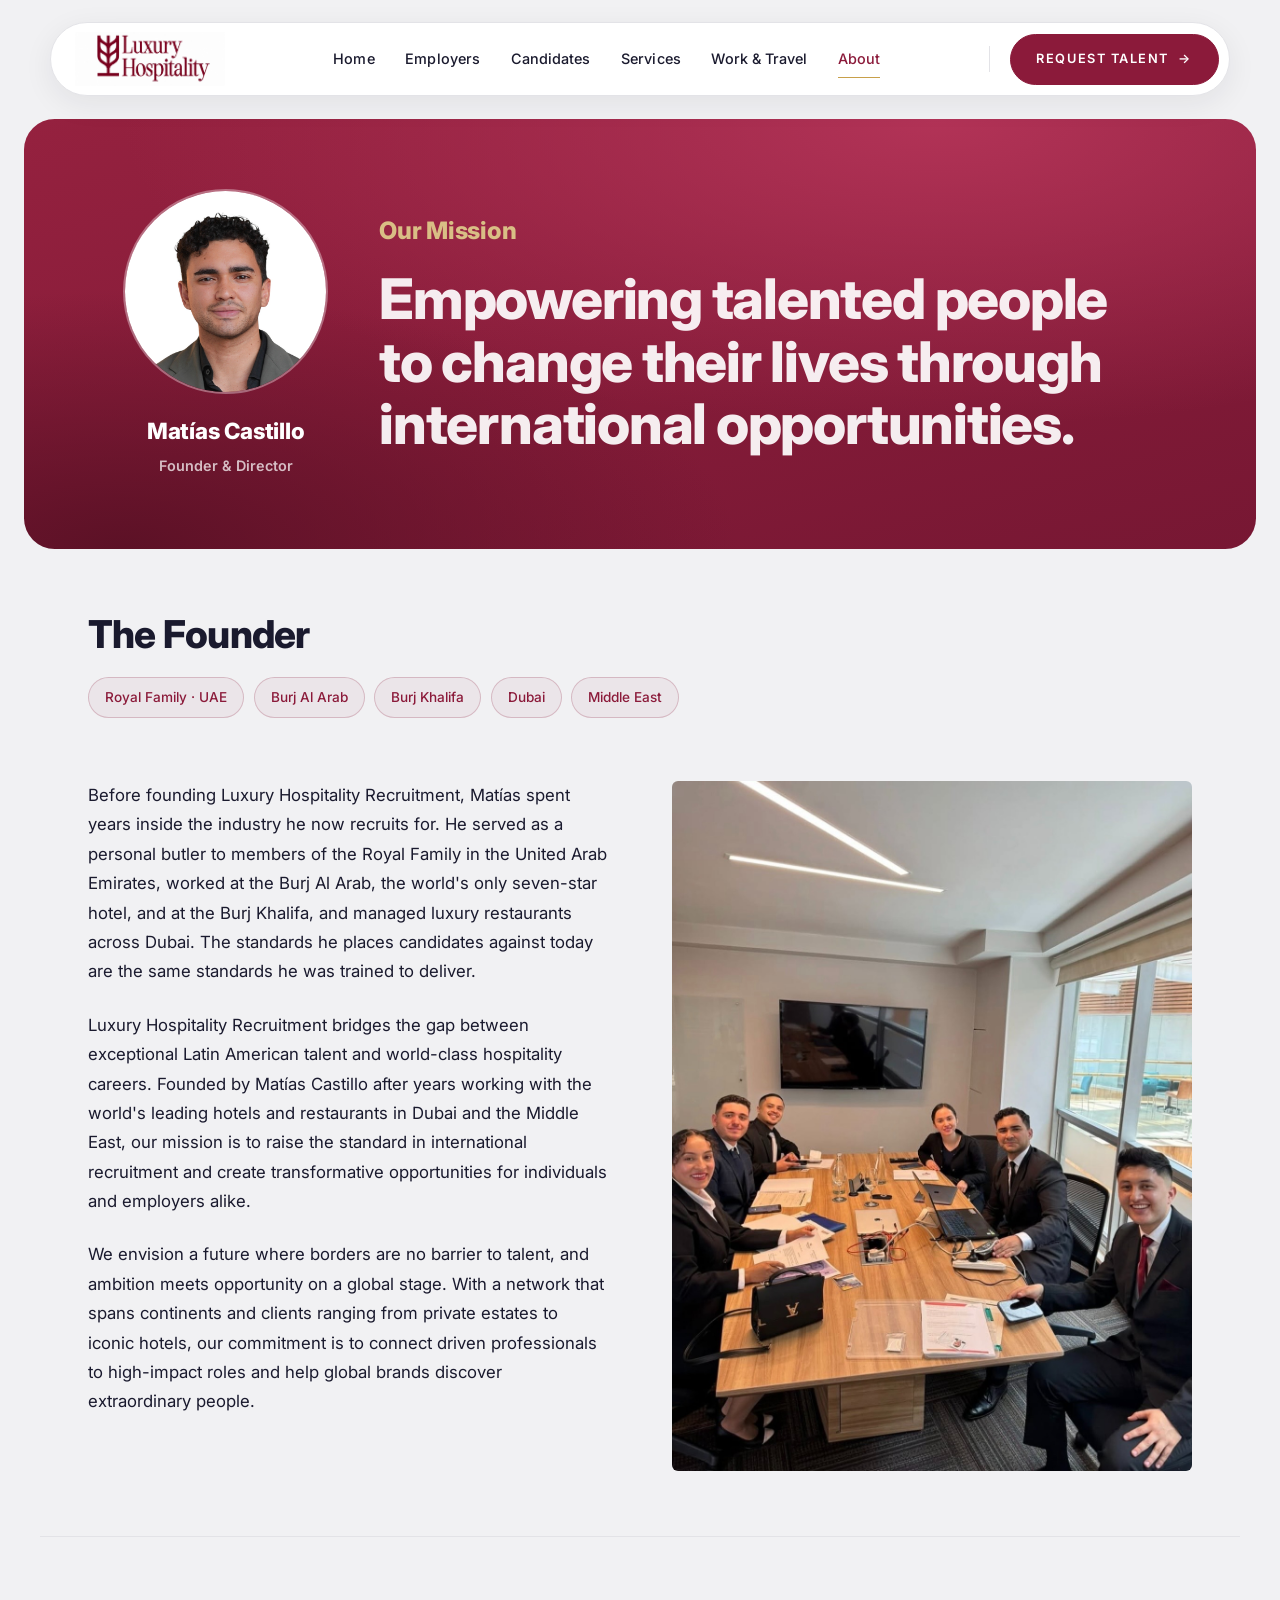
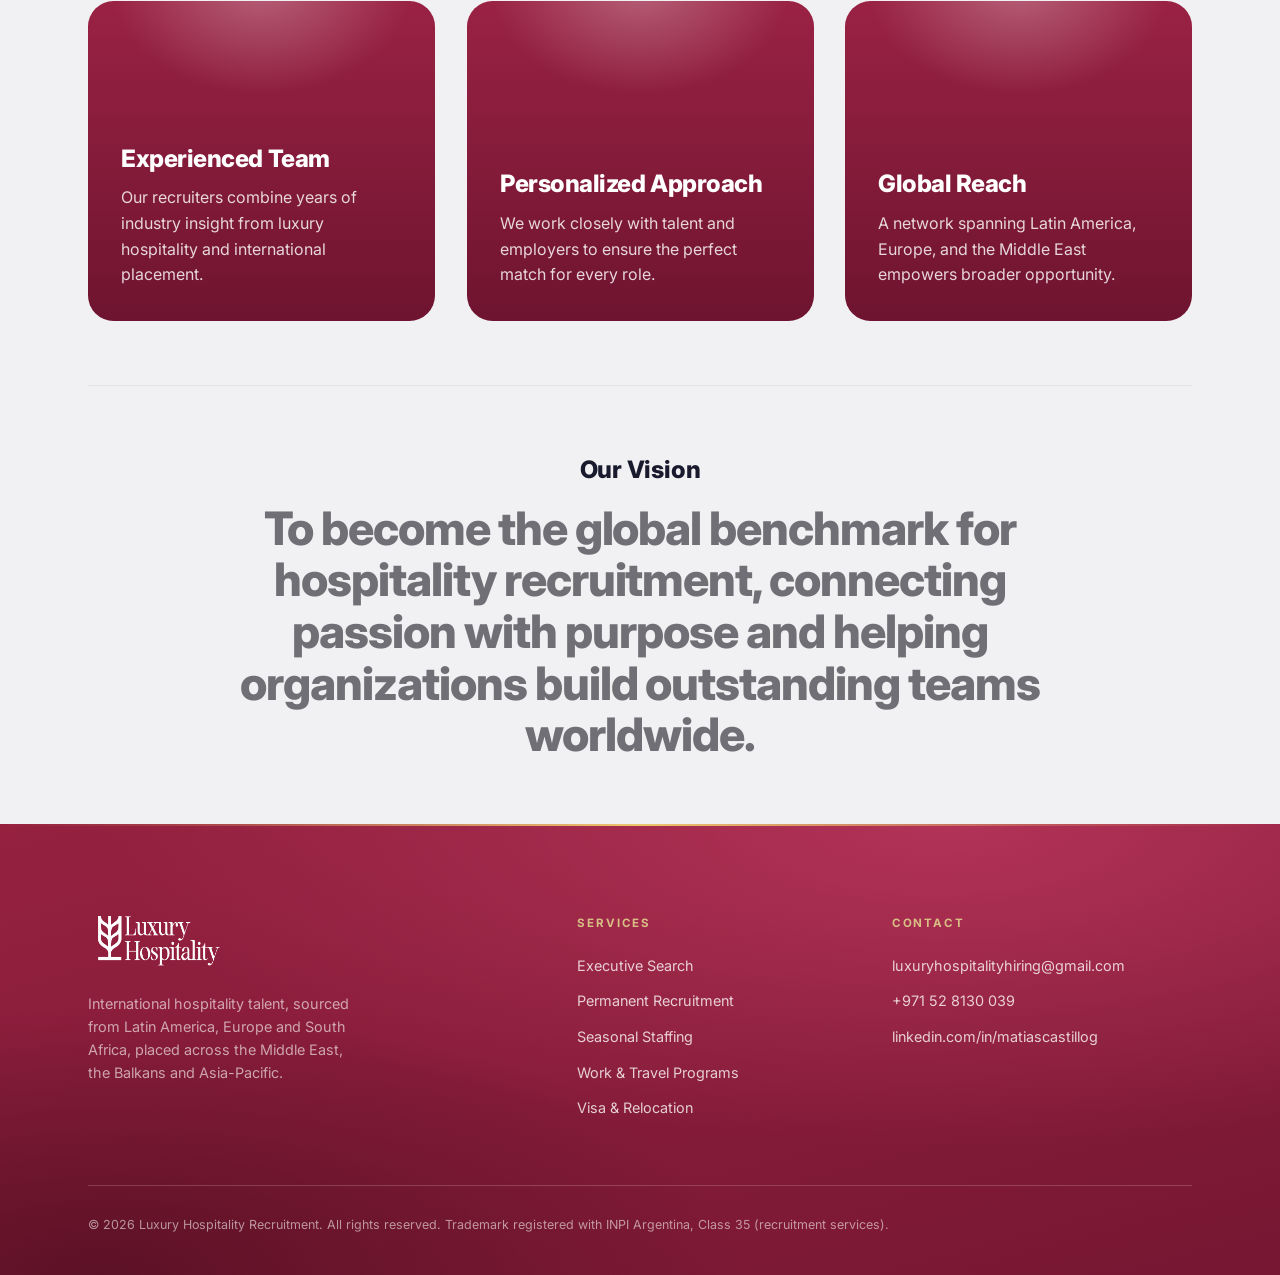
==== about.html @ 5087b05c "Initial commit: Luxury Hospitality Recruitment site" ====
<!DOCTYPE html>
<html lang="en">
<head>
  <meta charset="UTF-8" />
  <meta name="viewport" content="width=device-width, initial-scale=1.0" />
  <title>About · Luxury Hospitality Recruitment</title>
  <meta name="description" content="Luxury Hospitality Recruitment was founded by Matías Castillo, a hospitality professional who served royalty in the UAE and worked at the Burj Al Arab and Burj Khalifa. The practice now spans 8 countries on three continents." />
  <meta name="theme-color" content="#8B1A3A" />
  <link rel="preconnect" href="https://fonts.googleapis.com" />
  <link rel="preconnect" href="https://fonts.gstatic.com" crossorigin />
  <link href="https://fonts.googleapis.com/css2?family=Cormorant+Garamond:wght@500;600&family=Inter:wght@400;500;600;700&display=swap" rel="stylesheet" />
  <link rel="icon" type="image/png" sizes="32x32" href="assets/brand/favicon-32.png" />
  <link rel="icon" type="image/png" sizes="16x16" href="assets/brand/favicon-16.png" />
  <link rel="apple-touch-icon" sizes="180x180" href="assets/brand/favicon-180.png" />
  <link rel="stylesheet" href="styles.css" />
</head>
<body class="has-hero about-page">

  <header class="nav">
    <div class="nav__inner">
      <a class="brand" href="index.html" aria-label="Luxury Hospitality Recruitment, Home">
        <img src="assets/brand/logo.jpeg" alt="Luxury Hospitality Recruitment" />
      </a>
      <button class="nav__toggle" aria-label="Open menu" aria-expanded="false" aria-controls="primary-nav">
        <span></span><span></span><span></span>
      </button>
      <div class="nav__menu" id="primary-nav">
        <nav class="nav__links" aria-label="Primary">
        <a class="nav__link" href="index.html">Home</a>
        <a class="nav__link" href="employers.html">Employers</a>
        <a class="nav__link" href="candidates.html">Candidates</a>
        <a class="nav__link" href="services.html">Services</a>
        <a class="nav__link" href="work-and-travel.html">Work &amp; Travel</a>
        <a class="nav__link" href="about.html" aria-current="page">About</a>
        </nav>
        <div class="nav__right">
          <span class="nav__divider" aria-hidden="true"></span>
          <a class="btn nav__cta" href="employers.html#brief">Request Talent</a>
        </div>
      </div>
    </div>
  </header>

  <main>
    <!-- MISSION (principal) -->
    <section class="mission">
      <div class="container">
        <div class="mission__layout">
          <div class="mission__person">
            <img class="mission__portrait" src="assets/about/matias.jpeg" alt="Matías Castillo, Founder and Director of Luxury Hospitality Recruitment" loading="lazy" />
            <div class="mission__person-meta">
              <span class="mission__name">Matías Castillo</span>
              <span class="mission__role">Founder &amp; Director</span>
            </div>
          </div>
          <div class="mission__copy">
            <span class="mission__label">Our Mission</span>
            <h1 class="mission__statement">Empowering talented people to change their lives through international opportunities.</h1>
          </div>
        </div>
      </div>
    </section>

    <!-- FOUNDER -->
    <section class="section founder-section">
      <div class="container">
        <div class="founder-head reveal">
          <h2 class="founder-head__title">The Founder</h2>
          <ul class="place-chips">
            <li class="chip">Royal Family · UAE</li>
            <li class="chip">Burj Al Arab</li>
            <li class="chip">Burj Khalifa</li>
            <li class="chip">Dubai</li>
            <li class="chip">Middle East</li>
          </ul>
        </div>
        <div class="founder-grid">
          <div class="founder-grid__text reveal">
            <p>Before founding Luxury Hospitality Recruitment, Matías spent years inside the industry he now recruits for. He served as a personal butler to members of the Royal Family in the United Arab Emirates, worked at the Burj Al Arab, the world's only seven-star hotel, and at the Burj Khalifa, and managed luxury restaurants across Dubai. The standards he places candidates against today are the same standards he was trained to deliver.</p>
            <p>Luxury Hospitality Recruitment bridges the gap between exceptional Latin American talent and world-class hospitality careers. Founded by Matías Castillo after years working with the world's leading hotels and restaurants in Dubai and the Middle East, our mission is to raise the standard in international recruitment and create transformative opportunities for individuals and employers alike.</p>
            <p>We envision a future where borders are no barrier to talent, and ambition meets opportunity on a global stage. With a network that spans continents and clients ranging from private estates to iconic hotels, our commitment is to connect driven professionals to high-impact roles and help global brands discover extraordinary people.</p>
          </div>
          <figure class="founder-grid__media reveal" data-delay="80">
            <img src="assets/about/team-meeting.jpeg" alt="The Luxury Hospitality Recruitment team in a working session" loading="lazy" />
          </figure>
        </div>
      </div>
    </section>

    <!-- WHY US + VISION -->
    <section class="section value-cards-section">
      <div class="container">
        <div class="value-cards">
          <article class="value-card reveal">
            <h3 class="value-card__title">Experienced Team</h3>
            <p class="value-card__desc">Our recruiters combine years of industry insight from luxury hospitality and international placement.</p>
          </article>
          <article class="value-card reveal" data-delay="100">
            <h3 class="value-card__title">Personalized Approach</h3>
            <p class="value-card__desc">We work closely with talent and employers to ensure the perfect match for every role.</p>
          </article>
          <article class="value-card reveal" data-delay="200">
            <h3 class="value-card__title">Global Reach</h3>
            <p class="value-card__desc">A network spanning Latin America, Europe, and the Middle East empowers broader opportunity.</p>
          </article>
        </div>

        <div class="vision reveal">
          <span class="mission__label">Our Vision</span>
          <p class="mission__statement">To become the global benchmark for hospitality recruitment, connecting passion with purpose and helping organizations build outstanding teams worldwide.</p>
        </div>
      </div>
    </section>
  </main>

  <footer class="footer">
    <div class="container">
      <div class="footer__grid">
        <div class="footer__brand">
          <img class="footer__logo" src="assets/brand/logo-white.png" alt="Luxury Hospitality Recruitment" />
          <p class="footer__tag">International hospitality talent, sourced from Latin America, Europe and South Africa, placed across the Middle East, the Balkans and Asia-Pacific.</p>
        </div>
        <div>
          <h4>Services</h4>
          <ul class="footer__links">
            <li>Executive Search</li>
            <li>Permanent Recruitment</li>
            <li>Seasonal Staffing</li>
            <li>Work &amp; Travel Programs</li>
            <li>Visa &amp; Relocation</li>
          </ul>
        </div>
        <div>
          <h4>Contact</h4>
          <ul class="footer__contact">
            <li><a href="mailto:luxuryhospitalityhiring@gmail.com">luxuryhospitalityhiring@gmail.com</a></li>
            <li><a href="tel:+971528130039">+971 52 8130 039</a></li>
            <li><a href="https://www.linkedin.com/in/matiascastillog" target="_blank" rel="noopener">linkedin.com/in/matiascastillog</a></li>
          </ul>
        </div>
      </div>
      <div class="footer__legal">&copy; <span data-year>2026</span> Luxury Hospitality Recruitment. All rights reserved. Trademark registered with INPI Argentina, Class 35 (recruitment services).</div>
    </div>
  </footer>

  <script src="script.js"></script>
</body>
</html>
---- styles.css ----
/* ============================================================
   Luxury Hospitality Recruitment
   Shared stylesheet — all pages
   Palette:  Burgundy #8B1A3A · Gold #C8A04A · Charcoal #1A1A2E
             Off-white #FAF7F2 · Gray #666666
   Type:     Cormorant Garamond (display) · Inter (body)
   ============================================================ */

/* ---------- Tokens ---------- */
:root {
  --burgundy:    #8B1A3A;
  --burgundy-dk: #6E1430;
  --gold:        #C8A04A;
  --gold-soft:   #D9BE85;
  --gold-bright: #ECC76E;          /* brighter gold for stat numbers */
  --charcoal:    #1A1A2E;
  --ground:      #F1F1F3;          /* cool light gray */
  --paper:       #FFFFFF;
  --gray:        #666666;
  --line:        #E3E3E7;          /* hairline on ground */
  --line-dk:     rgba(255,255,255,.16); /* hairline on burgundy */

  --serif: "Cormorant Garamond", Georgia, "Times New Roman", serif;
  --sans:  "Inter", -apple-system, BlinkMacSystemFont, "Segoe UI", sans-serif;

  --maxw: 1200px;
  --measure: 64ch;
  --pad: clamp(1.25rem, 5vw, 3rem);

  --gap-section: clamp(5rem, 11vw, 9rem);

  --nav-gap: clamp(.75rem, 2vw, 1.4rem);   /* space above the nav pill */
  --nav-pill-h: 74px;                       /* nav pill height */

  --ease: cubic-bezier(.22, .61, .36, 1);
}

/* ---------- Reset ---------- */
*, *::before, *::after { box-sizing: border-box; }
html { -webkit-text-size-adjust: 100%; scroll-behavior: smooth; }
@media (prefers-reduced-motion: reduce) {
  html { scroll-behavior: auto; }
}
body {
  margin: 0;
  background: var(--ground);
  color: var(--charcoal);
  font-family: var(--sans);
  font-size: 1.0625rem;
  line-height: 1.7;
  font-weight: 400;
  -webkit-font-smoothing: antialiased;
  text-rendering: optimizeLegibility;
}
img { max-width: 100%; display: block; }
a { color: inherit; text-decoration: none; }
button { font-family: inherit; cursor: pointer; }
ul { margin: 0; padding: 0; list-style: none; }
h1, h2, h3, h4 { margin: 0; font-weight: 500; }

/* ---------- Type primitives ---------- */
.serif { font-family: var(--serif); }

.eyebrow {
  font-family: var(--sans);
  font-size: .75rem;
  font-weight: 600;
  letter-spacing: .22em;
  text-transform: uppercase;
  color: var(--burgundy);
  display: inline-flex;
  align-items: center;
}
.eyebrow.is-light { color: var(--gold-soft); }
.eyebrow.is-centered { justify-content: center; }

h1, .h1 {
  font-family: var(--serif);
  font-weight: 500;
  font-size: clamp(2.75rem, 7vw, 5rem);
  line-height: 1.04;
  letter-spacing: -0.015em;
}
h2, .h2 {
  font-family: var(--serif);
  font-weight: 500;
  font-size: clamp(2rem, 4.5vw, 3.25rem);
  line-height: 1.1;
  letter-spacing: -0.01em;
}
h3, .h3 {
  font-family: var(--serif);
  font-weight: 600;
  font-size: clamp(1.4rem, 2.4vw, 1.85rem);
  line-height: 1.2;
}
/* Section + page titles use the bold sans display style site-wide */
h2.serif,
.hero h1.serif {
  font-family: var(--sans);
  font-weight: 800;
  letter-spacing: -0.022em;
  line-height: 1.08;
}
.lead {
  font-size: clamp(1.1rem, 1.7vw, 1.3rem);
  line-height: 1.6;
  color: var(--gray);
  max-width: 52ch;
}
.muted { color: var(--gray); }
.measure { max-width: var(--measure); }

/* ---------- Layout ---------- */
.container {
  width: 100%;
  max-width: var(--maxw);
  margin-inline: auto;
  padding-inline: var(--pad);
}
.section { padding-block: var(--gap-section); }
.section--tight { padding-block: clamp(3.5rem, 7vw, 5.5rem); }
/* keep anchored sections (#brief, #apply…) clear of the fixed nav pill */
[id] { scroll-margin-top: calc(var(--nav-gap) * 2 + var(--nav-pill-h) + 1rem); }

.section-head { max-width: 60ch; margin-bottom: clamp(2.5rem, 5vw, 4rem); }
.section-head.is-centered { margin-inline: auto; text-align: center; }
.section-head .eyebrow { margin-bottom: 1.25rem; }
.section-head p {
  margin: 1.25rem 0 0;
  font-size: clamp(1.02rem, 1.5vw, 1.2rem);
  color: var(--gray);
}

/* ---------- Buttons ---------- */
.btn {
  display: inline-flex;
  align-items: center;
  justify-content: center;
  gap: .6rem;
  font-family: var(--sans);
  font-size: .82rem;
  font-weight: 600;
  letter-spacing: .12em;
  text-transform: uppercase;
  padding: 1.05rem 2rem;
  border-radius: 999px;          /* pill — matches the Home hero buttons */
  border: 1px solid var(--burgundy);
  background: var(--burgundy);
  color: #fff;
  transition: background .35s var(--ease), color .35s var(--ease),
              border-color .35s var(--ease), transform .35s var(--ease);
}
.btn:hover { background: var(--burgundy-dk); border-color: var(--burgundy-dk); }
.btn--outline {
  background: transparent;
  color: var(--burgundy);
}
.btn--outline:hover { background: var(--burgundy); color: #fff; }
.btn--ghost-light {
  background: transparent;
  color: #fff;
  border-color: rgba(255,255,255,.5);
}
.btn--ghost-light:hover { background: #fff; color: var(--burgundy); border-color: #fff; }
.btn--gold {
  background: var(--gold);
  border-color: var(--gold);
  color: var(--charcoal);
}
.btn--gold:hover { background: var(--gold-soft); border-color: var(--gold-soft); }
.btn--full { width: 100%; }
.btn-row { display: flex; flex-wrap: wrap; gap: 1rem; }

.textlink {
  display: inline-flex;
  align-items: center;
  gap: .5rem;
  font-weight: 600;
  font-size: .9rem;
  letter-spacing: .04em;
  color: var(--burgundy);
  border-bottom: 1px solid transparent;
  padding-bottom: 2px;
  transition: border-color .3s var(--ease), gap .3s var(--ease);
}
.textlink::after { content: "\2192"; transition: transform .3s var(--ease); }
.textlink:hover { border-color: var(--gold); }
.textlink:hover::after { transform: translateX(4px); }

/* ============================================================
   NAVBAR — floating pill
   ============================================================ */
.nav {
  position: fixed;
  inset: 0 0 auto 0;
  z-index: 100;
  padding: var(--nav-gap) var(--pad) 0;
  pointer-events: none;            /* only the pill is interactive */
  transition: padding .4s var(--ease);
}
.nav__inner {
  pointer-events: auto;
  max-width: 1180px;
  margin-inline: auto;
  display: flex;
  align-items: center;
  gap: clamp(1rem, 2.5vw, 2rem);
  background: #fff;
  border: 1px solid var(--line);
  border-radius: 999px;
  padding: .55rem .65rem .55rem 1.5rem;
  box-shadow: 0 8px 30px rgba(26,26,46,.07);
  transition: box-shadow .4s var(--ease), transform .4s var(--ease);
}
.nav.is-scrolled { padding-top: clamp(.4rem, 1vw, .7rem); }
.nav.is-scrolled .nav__inner { box-shadow: 0 10px 36px rgba(26,26,46,.13); }

/* Brand / logo — cropped to artwork via overflow box */
.brand {
  flex-shrink: 0;
  display: block;
  width: 150px;
  height: 54px;
  overflow: hidden;
  position: relative;
}
.brand img {
  position: absolute;
  width: 150px;
  height: 150px;
  left: 50%;
  top: 50%;
  transform: translate(-50%, -50%);
  max-width: none;
  mix-blend-mode: multiply;   /* drops the white logo background on the white pill */
}

.nav__menu {
  flex: 1;
  display: flex;
  align-items: center;
  gap: clamp(1rem, 2.5vw, 2rem);
}
.nav__links {
  display: flex;
  align-items: center;
  gap: clamp(1.1rem, 2.4vw, 2.25rem);
  margin-inline: auto;            /* centre the link cluster */
}
.nav__link {
  font-size: .9rem;
  font-weight: 500;
  letter-spacing: .005em;
  color: var(--charcoal);
  position: relative;
  padding-block: .35rem;
  transition: color .3s var(--ease);
}
.nav__link::after {
  content: "";
  position: absolute;
  left: 0; bottom: -1px;
  width: 0; height: 1.5px;
  background: var(--gold);
  transition: width .3s var(--ease);
}
.nav__link:hover { color: var(--burgundy); }
.nav__link:hover::after,
.nav__link[aria-current="page"]::after { width: 100%; }
.nav__link[aria-current="page"] { color: var(--burgundy); }

/* divider + CTA on the right */
.nav__right {
  display: flex;
  align-items: center;
  gap: 1.25rem;
  flex-shrink: 0;
}
.nav__divider {
  width: 1px;
  height: 26px;
  background: var(--line);
}
.nav__cta {
  border-radius: 999px;
  padding: .85rem 1.6rem;
  font-size: .8rem;
}
.nav__cta::after { content: "\2192"; }

/* Burger */
.nav__toggle {
  display: none;
  flex-direction: column;
  gap: 5px;
  width: 28px; height: 20px;
  padding: 0;
  border: 0;
  background: transparent;
  justify-content: center;
  flex-shrink: 0;
}
.nav__toggle span {
  display: block;
  height: 2px;
  width: 100%;
  background: var(--burgundy);
  border-radius: 2px;
  transition: transform .3s var(--ease), opacity .3s var(--ease);
}

/* ============================================================
   HERO
   ============================================================ */
.hero {
  position: relative;
  padding-top: clamp(8rem, 16vh, 11rem);
  padding-bottom: clamp(4rem, 9vw, 7rem);
  color: #fff;
  background: var(--burgundy);
  overflow: hidden;
}
.hero::before {
  /* subtle vertical depth, no colorful gradient */
  content: "";
  position: absolute; inset: 0;
  background:
    radial-gradient(120% 80% at 85% 0%, rgba(200,160,74,.16), transparent 55%),
    linear-gradient(180deg, rgba(0,0,0,.04), rgba(0,0,0,.22));
  pointer-events: none;
}
.hero > .container { position: relative; z-index: 1; }
.hero .eyebrow { color: var(--gold-soft); }
.hero h1 { margin-top: 1.5rem; max-width: 16ch; }
.hero .lead { color: rgba(255,255,255,.82); margin-top: 1.75rem; max-width: 54ch; }
.hero .btn-row { margin-top: 2.5rem; }

/* compact hero variant for inner pages */
.hero--page { padding-bottom: clamp(3.5rem, 7vw, 5.5rem); }
.hero--page h1 { max-width: 22ch; }

/* ---------- Cinematic video hero (Home) ---------- */
.hero-frame {
  background: var(--burgundy);   /* burgundy frame: behind the header, around the
                                    video card, and merging into Track Record */
  /* gap(header → video) == gap(page top → header):
     nav-gap (above pill) + pill height + nav-gap (below pill) */
  padding-top: calc(var(--nav-gap) * 2 + var(--nav-pill-h));
}
/* Track Record sits on the burgundy frame — recolor for dark ground */
.hero-frame .section-head .eyebrow { color: var(--gold-soft); }
.hero-frame .section-head p { color: rgba(255,255,255,.72); }

/* Metrics row — vertical accent bar + bold number + label */
.metrics-section .container {
  border-top: 1px solid rgba(255,255,255,.16);
  padding-top: clamp(2.5rem, 5vw, 4rem);
}
.metrics-section .section-head { max-width: none; }   /* let the title sit on one line */
.metrics-title {
  font-family: var(--sans);
  font-weight: 800;
  font-size: clamp(1.9rem, 3.6vw, 3rem);
  line-height: 1.05;
  letter-spacing: -0.02em;
  color: #fff;
  margin: 1.1rem 0 0;
  max-width: none;          /* single line on desktop */
}
.metrics {
  margin-top: clamp(2.5rem, 5vw, 3.75rem);
  display: grid;
  grid-template-columns: repeat(3, 1fr);
  gap: clamp(1.75rem, 3.5vw, 3rem) clamp(1.5rem, 3vw, 2.75rem);
}
.metric {
  border-left: 2px solid var(--gold-bright);
  padding-left: 1.35rem;
}
.metric__num {
  font-family: var(--sans);
  font-weight: 800;
  font-size: clamp(2.1rem, 3.4vw, 3.1rem);
  line-height: 1;
  letter-spacing: -0.02em;
  color: var(--gold-bright);
}
.metric__label {
  font-family: var(--sans);
  font-weight: 600;
  font-size: clamp(.95rem, 1.4vw, 1.05rem);
  line-height: 1.35;
  color: rgba(255,255,255,.82);
  margin-top: .7rem;
}
.hero-video {
  position: relative;
  margin-inline: clamp(.75rem, 2vw, 1.5rem);
  border-radius: clamp(20px, 2.4vw, 34px);
  /* fill the viewport below the floating nav */
  min-height: max(540px, calc(100svh - clamp(120px, 15vh, 160px)));
  display: flex;
  align-items: center;
  justify-content: center;
  text-align: center;
  overflow: hidden;
  background: var(--charcoal);   /* fallback before the video paints */
}
.hero-video__media {
  position: absolute;
  inset: 0;
  width: 100%;
  height: 100%;
  object-fit: cover;
  /* bias the framing down just enough to sit on the intro clip's content
     band — hides the top letterbox without exposing a bottom one */
  object-position: center 55%;
  z-index: 0;
}
.hero-video__scrim {
  position: absolute;
  inset: 0;
  z-index: 1;
  /* light gray wash: fades the footage and lets the dark text stand out.
     Center is lifted lighter so the headline pops; also covers letterbox bars. */
  background:
    radial-gradient(82% 70% at 50% 44%, rgba(241,241,243,.48), transparent 80%),
    linear-gradient(180deg, rgba(241,241,243,.74) 0%, rgba(241,241,243,.68) 42%, rgba(241,241,243,.82) 100%);
  pointer-events: none;
}
.hero-video__inner {
  position: relative;
  z-index: 2;
  padding-block: clamp(2.5rem, 7vh, 5rem);
}
.hero-video__title {
  font-family: var(--sans);
  font-weight: 800;
  font-size: clamp(2.1rem, 5.4vw, 4rem);
  line-height: 1.07;
  letter-spacing: -0.025em;
  color: var(--charcoal);
  max-width: 16ch;
  margin-inline: auto;
  text-shadow: 0 1px 18px rgba(241,241,243,.9);
}
.hero-video__sub {
  font-family: var(--sans);
  font-weight: 600;
  font-size: clamp(1.05rem, 2.2vw, 1.6rem);
  line-height: 1.45;
  color: #56565c;
  max-width: 30ch;
  margin: 1.4rem auto 0;
  text-shadow: 0 1px 14px rgba(241,241,243,.9);
}
.hero-video__cta {
  justify-content: center;
  margin-top: clamp(2rem, 4vw, 2.75rem);
}
.btn--pill { border-radius: 999px; }

/* ============================================================
   HOME — Track Record
   ============================================================ */
.stats {
  display: grid;
  grid-template-columns: repeat(4, 1fr);
  gap: 1px;
  background: var(--line);
  border: 1px solid var(--line);
}
.stat {
  background: var(--ground);
  padding: clamp(2rem, 4vw, 3rem) 1.75rem;
  text-align: center;
}
.stat__num {
  font-family: var(--serif);
  font-weight: 500;
  font-size: clamp(2.75rem, 5.5vw, 4.25rem);
  line-height: 1;
  color: var(--burgundy);
  letter-spacing: -.02em;
}
.stat__num span { color: var(--gold); }
.stat__label {
  margin-top: 1rem;
  font-size: .76rem;
  font-weight: 600;
  letter-spacing: .14em;
  text-transform: uppercase;
  color: var(--gray);
}

/* ============================================================
   HOME — Experience (burgundy logo wall)
   ============================================================ */
.experience { background: var(--burgundy); color: #fff; }
.experience .eyebrow { color: var(--gold-soft); }
.experience h2 { color: #fff; max-width: 18ch; }
.logo-grid {
  margin-top: clamp(2.5rem, 5vw, 3.5rem);
  display: grid;
  grid-template-columns: repeat(4, 1fr);
  border-top: 1px solid var(--line-dk);
  border-left: 1px solid var(--line-dk);
}
.logo-grid li {
  border-right: 1px solid var(--line-dk);
  border-bottom: 1px solid var(--line-dk);
  min-height: 110px;
  display: flex;
  align-items: center;
  justify-content: center;
  text-align: center;
  padding: 1.5rem 1.25rem;
  font-family: var(--serif);
  font-size: 1.18rem;
  font-weight: 500;
  letter-spacing: .01em;
  color: rgba(255,255,255,.78);
  transition: color .35s var(--ease), background .35s var(--ease);
}
.logo-grid li:hover { color: #fff; background: rgba(255,255,255,.05); }
.disclaimer {
  margin-top: 2rem;
  max-width: 70ch;
  font-size: .82rem;
  line-height: 1.6;
  color: rgba(255,255,255,.55);
}

/* ============================================================
   Three-column feature blocks (Why Us / Values / Offer)
   ============================================================ */
.cols {
  display: grid;
  gap: clamp(2rem, 4vw, 3.5rem);
  grid-template-columns: repeat(3, 1fr);
}
.cols--2 { grid-template-columns: repeat(2, 1fr); }
.feature__index {
  font-family: var(--serif);
  font-size: 1rem;
  font-weight: 600;
  color: var(--gold);
  letter-spacing: .1em;
}
.feature__rule { height: 1px; background: var(--line); margin: 1.25rem 0; }
.feature h3 { margin-bottom: .9rem; }
.feature p { margin: 0; color: var(--gray); }

/* ============================================================
   Process — numbered steps
   ============================================================ */
.steps { display: grid; gap: 0; }
.step {
  display: grid;
  grid-template-columns: 5rem 1fr;
  gap: clamp(1.5rem, 4vw, 3rem);
  padding: clamp(1.75rem, 3.5vw, 2.5rem) 0;
  border-top: 1px solid var(--line);
}
.step:last-child { border-bottom: 1px solid var(--line); }
.step__num {
  font-family: var(--serif);
  font-size: clamp(2rem, 3.5vw, 2.75rem);
  font-weight: 500;
  color: var(--gold);
  line-height: 1;
}
.step__body h3 { margin-bottom: .6rem; }
.step__body p { margin: 0; color: var(--gray); max-width: 60ch; }
.step__kicker {
  font-size: .72rem;
  font-weight: 700;
  letter-spacing: .18em;
  text-transform: uppercase;
  color: var(--burgundy);
  display: block;
  margin-bottom: .4rem;
}

/* ============================================================
   Positions / category lists
   ============================================================ */
.cards {
  display: grid;
  gap: 1.5rem;
  grid-template-columns: repeat(2, 1fr);
}
.card {
  background: var(--paper);
  border: 1px solid var(--line);
  padding: clamp(1.75rem, 3vw, 2.5rem);
}
.card h3 { margin-bottom: 1.25rem; }
.card__tags { display: flex; flex-wrap: wrap; gap: .5rem .65rem; }
.tag {
  font-size: .82rem;
  color: var(--charcoal);
  border: 1px solid var(--line);
  background: var(--ground);
  padding: .45rem .85rem;
  border-radius: 999px;
}

/* ============================================================
   Program cards (Work & Travel)
   ============================================================ */
.programs {
  display: grid;
  gap: 1.5rem;
  grid-template-columns: repeat(3, 1fr);
}
.program {
  background: var(--paper);
  border: 1px solid var(--line);
  padding: clamp(1.75rem, 2.6vw, 2.25rem);
  display: flex;
  flex-direction: column;
  transition: border-color .35s var(--ease), transform .35s var(--ease);
}
.program:hover { border-color: var(--gold); transform: translateY(-3px); }
.program__country {
  font-size: .7rem;
  font-weight: 700;
  letter-spacing: .2em;
  text-transform: uppercase;
  color: var(--gold);
}
.program h3 { margin: .75rem 0 1.4rem; }
.program__specs { display: grid; gap: .85rem; margin-top: auto; }
.spec {
  display: grid;
  grid-template-columns: 7rem 1fr;
  gap: 1rem;
  padding-top: .85rem;
  border-top: 1px solid var(--line);
  font-size: .92rem;
}
.spec dt {
  font-size: .68rem;
  font-weight: 700;
  letter-spacing: .12em;
  text-transform: uppercase;
  color: var(--gray);
  padding-top: .15rem;
}
.spec dd { margin: 0; }

/* ============================================================
   Tag / pill row for destinations
   ============================================================ */
.pill-row { display: flex; flex-wrap: wrap; gap: .75rem; }
.pill {
  font-family: var(--serif);
  font-size: 1.25rem;
  font-weight: 500;
  color: var(--charcoal);
  border: 1px solid var(--line);
  padding: .65rem 1.4rem;
  background: var(--paper);
  transition: color .3s var(--ease), border-color .3s var(--ease);
}
.pill:hover { color: var(--burgundy); border-color: var(--gold); }

/* ============================================================
   Forms
   ============================================================ */
.form-block { background: var(--paper); border: 1px solid var(--line); padding: clamp(1.75rem, 4vw, 3.5rem); }
.form-grid {
  display: grid;
  gap: 1.5rem;
  grid-template-columns: repeat(2, 1fr);
}
.field { display: flex; flex-direction: column; gap: .55rem; }
.field--full { grid-column: 1 / -1; }
.field label {
  font-size: .74rem;
  font-weight: 700;
  letter-spacing: .12em;
  text-transform: uppercase;
  color: var(--charcoal);
}
.field input,
.field select,
.field textarea {
  font-family: var(--sans);
  font-size: 1rem;
  color: var(--charcoal);
  background: var(--ground);
  border: 1px solid var(--line);
  padding: .9rem 1rem;
  border-radius: 0;
  transition: border-color .25s var(--ease), background .25s var(--ease);
  width: 100%;
}
.field textarea { resize: vertical; min-height: 130px; }
.field input:focus,
.field select:focus,
.field textarea:focus {
  outline: none;
  border-color: var(--burgundy);
  background: #fff;
}
.field input[type="file"] { padding: .7rem; background: #fff; cursor: pointer; }
.field select { appearance: none; background-image:
  url("data:image/svg+xml,%3Csvg xmlns='http://www.w3.org/2000/svg' width='12' height='8' viewBox='0 0 12 8'%3E%3Cpath d='M1 1l5 5 5-5' stroke='%238B1A3A' stroke-width='1.5' fill='none'/%3E%3C/svg%3E");
  background-repeat: no-repeat; background-position: right 1rem center; padding-right: 2.5rem; }
.form-note { margin-top: 1.5rem; font-size: .85rem; color: var(--gray); }
.form-actions { margin-top: 1.75rem; }
.form-success {
  display: none;
  background: var(--burgundy);
  color: #fff;
  padding: 1.1rem 1.4rem;
  margin-bottom: 1.5rem;
  font-size: .95rem;
}
.form-success.is-visible { display: block; }

/* ============================================================
   Split CTA columns (Contact)
   ============================================================ */
.split {
  display: grid;
  grid-template-columns: repeat(2, 1fr);
  border: 1px solid var(--line);
}
.split__col {
  padding: clamp(2rem, 5vw, 4rem);
  background: var(--paper);
}
.split__col + .split__col { border-left: 1px solid var(--line); }
.split__col h3 { margin-bottom: 1rem; }
.split__col p { color: var(--gray); margin: 0 0 2rem; }

/* contact detail list */
.contact-meta {
  display: grid;
  gap: 1.25rem;
  grid-template-columns: repeat(auto-fit, minmax(220px, 1fr));
  border-top: 1px solid var(--line);
  margin-top: clamp(2.5rem, 5vw, 4rem);
  padding-top: clamp(2rem, 4vw, 3rem);
}
.contact-meta dt {
  font-size: .72rem; font-weight: 700; letter-spacing: .14em;
  text-transform: uppercase; color: var(--gray); margin-bottom: .4rem;
}
.contact-meta dd { margin: 0; font-size: 1.02rem; }
.contact-meta a:hover { color: var(--burgundy); }

/* ============================================================
   About — founder
   ============================================================ */
.founder {
  display: grid;
  grid-template-columns: minmax(0, 0.9fr) minmax(0, 1.1fr);
  gap: clamp(2rem, 6vw, 5rem);
  align-items: start;
}
.founder__photo {
  aspect-ratio: 4 / 5;
  background:
    linear-gradient(135deg, rgba(200,160,74,.14), transparent),
    var(--burgundy);
  border: 1px solid var(--line);
  position: relative;
  overflow: hidden;
  display: flex;
  align-items: flex-end;
  color: #fff;
}
.founder__photo img { width: 100%; height: 100%; object-fit: cover; }
.founder__photo figcaption {
  position: absolute;
  left: 0; right: 0; bottom: 0;
  padding: 1.5rem;
  background: linear-gradient(0deg, rgba(0,0,0,.45), transparent);
  font-size: .8rem;
  letter-spacing: .14em;
  text-transform: uppercase;
}
.founder__body p { margin: 0 0 1.5rem; font-size: 1.12rem; line-height: 1.75; }
.founder__body p:first-of-type::first-letter {
  font-family: var(--serif);
  font-size: 3.6rem;
  font-weight: 500;
  line-height: .8;
  float: left;
  padding: .35rem .6rem 0 0;
  color: var(--burgundy);
}
.founder__name { margin-bottom: .25rem; }
.founder__role {
  font-size: .78rem; font-weight: 700; letter-spacing: .18em;
  text-transform: uppercase; color: var(--gold); margin-bottom: 2rem;
}

/* ============================================================
   About — mission statement + founder (redesigned)
   ============================================================ */
/* Mission = burgundy card (like the footer); Founder = gray section below */
.about-page main { padding-top: calc(var(--nav-gap) * 2 + var(--nav-pill-h)); }
/* uniform spacing between every section on the About page */
.about-page .section { padding-block: clamp(2.75rem, 5vw, 4.25rem); }
.about-page .value-cards-section { padding-top: 0; }
.mission {
  margin-inline: clamp(.75rem, 2vw, 1.5rem);
  padding: clamp(2.75rem, 5.5vw, 4.5rem) clamp(1.75rem, 4vw, 3.75rem);
  border-radius: clamp(20px, 2.4vw, 34px);
  background:
    radial-gradient(120% 130% at 74% 0%, #B23357 0%, rgba(178,51,87,0) 55%),
    radial-gradient(100% 120% at 8% 100%, #5C1126 0%, rgba(92,17,38,0) 50%),
    linear-gradient(165deg, #95213F 0%, #771733 100%);
}
.mission__layout {
  display: flex;
  align-items: center;
  gap: clamp(1.5rem, 4vw, 3.5rem);
}
.mission__person {
  flex-shrink: 0;
  display: flex;
  flex-direction: column;
  align-items: center;
  text-align: center;
}
.mission__portrait {
  width: clamp(140px, 16vw, 210px);
  height: clamp(140px, 16vw, 210px);
  border-radius: 50%;
  object-fit: cover;
  object-position: center top;
  border: 2px solid rgba(255,255,255,.35);
}
.mission__person-meta {
  display: flex;
  flex-direction: column;
  gap: .25rem;
  margin-top: 1.1rem;
}
.mission__name {
  font-family: var(--sans);
  font-weight: 800;
  font-size: clamp(1.15rem, 1.8vw, 1.4rem);
  letter-spacing: -0.01em;
  color: #fff;
}
.mission__role {
  font-family: var(--sans);
  font-weight: 600;
  font-size: .9rem;
  color: rgba(255,255,255,.72);
}
.mission__label {
  display: block;
  font-family: var(--sans);
  font-weight: 800;
  font-size: clamp(1.1rem, 2vw, 1.5rem);
  letter-spacing: -0.01em;
  color: var(--gold-soft);
  margin-bottom: 1rem;
}
.mission__statement {
  font-family: var(--sans);
  font-weight: 800;
  font-size: clamp(1.9rem, 4.4vw, 3.5rem);
  line-height: 1.12;
  letter-spacing: -0.022em;
  color: rgba(255,255,255,.92);
  max-width: 24ch;
  margin: 0;
}

.founder-section { background: transparent; }
.founder-head { margin-bottom: clamp(2.5rem, 5vw, 4rem); }
.founder-head__title {
  font-family: var(--sans);
  font-weight: 800;
  font-size: clamp(1.6rem, 3vw, 2.4rem);
  letter-spacing: -0.02em;
  color: var(--charcoal);
  margin: 0;
}
.place-chips {
  display: flex;
  flex-wrap: wrap;
  gap: .6rem;
  margin-top: 1.35rem;
}
.place-chips .chip {
  font-family: var(--sans);
  font-size: .85rem;
  font-weight: 500;
  color: var(--burgundy);
  background: rgba(139, 26, 58, .05);
  border: 1px solid rgba(139, 26, 58, .22);
  padding: .5rem 1rem;
  border-radius: 999px;
}
.founder-grid {
  display: grid;
  grid-template-columns: 1fr 1fr;
  gap: clamp(2.5rem, 5vw, 4.5rem);
  align-items: start;
}
.founder-grid__text p {
  margin: 0 0 1.5rem;
  font-size: 1.05rem;
  line-height: 1.75;
  color: var(--charcoal);
}
.founder-grid__text p:last-child { margin-bottom: 0; }
.founder-grid__media { margin: 0; }
.founder-grid__media img {
  width: 100%;
  display: block;
  border-radius: 6px;
}

/* value cards with animated placeholder shapes */
.value-cards-section { background: transparent; }
.value-cards-section .container {
  border-top: 1px solid var(--line);
  padding-top: clamp(2.75rem, 5vw, 4.25rem);
}
.value-cards {
  display: grid;
  grid-template-columns: repeat(3, 1fr);
  gap: clamp(1.25rem, 2.5vw, 2rem);
}
.value-card {
  position: relative;
  min-height: clamp(240px, 27vw, 320px);
  border-radius: clamp(16px, 2vw, 26px);
  padding: clamp(1.75rem, 2.6vw, 2.5rem);
  display: flex;
  flex-direction: column;
  justify-content: flex-end;
  overflow: hidden;
  /* spotlight glow from the top over a burgundy base */
  background:
    radial-gradient(72% 55% at 50% -4%, rgba(255,255,255,.28) 0%, rgba(255,255,255,0) 60%),
    linear-gradient(180deg, #9A2244 0%, #6E1430 100%);
}

.value-card__title {
  font-family: var(--sans);
  font-weight: 800;
  font-size: clamp(1.2rem, 2vw, 1.5rem);
  letter-spacing: -0.02em;
  color: #fff;
  margin: 0 0 .75rem;
}
.value-card__desc {
  margin: 0;
  color: rgba(255,255,255,.82);
  font-size: 1rem;
  line-height: 1.6;
}

.vision {
  text-align: center;
  margin-top: clamp(2.75rem, 5vw, 4.25rem);
  padding-top: clamp(2.75rem, 5vw, 4.25rem);
  border-top: 1px solid var(--line);
}
.vision .mission__label { margin-bottom: .75rem; color: var(--charcoal); }
.vision .mission__statement {
  margin-inline: auto;
  max-width: 28ch;
  font-size: clamp(1.7rem, 3.6vw, 2.9rem);
  color: #6f6f75;            /* a touch darker for contrast on the gray ground */
}

/* ============================================================
   Global Reach — globe + country lists
   ============================================================ */
.reach {
  display: grid;
  grid-template-columns: 1.25fr 1fr;
  gap: clamp(1.5rem, 4vw, 3.5rem);
  align-items: center;
  margin-top: clamp(2.5rem, 5vw, 3.5rem);
  padding: clamp(1.75rem, 4vw, 3.5rem);
  border-radius: clamp(20px, 2.4vw, 30px);
  overflow: hidden;
  background:
    radial-gradient(110% 120% at 78% 8%, #B23357 0%, rgba(178,51,87,0) 52%),
    radial-gradient(90% 110% at 6% 100%, #5C1126 0%, rgba(92,17,38,0) 48%),
    linear-gradient(160deg, #95213F 0%, #6E1430 100%);
}
.reach__globe { position: relative; }
.globe {
  display: block;
  width: 100%;
  max-width: 600px;
  aspect-ratio: 1 / 1;
  margin-inline: auto;
}
.reach__lists {
  display: grid;
  gap: clamp(1.5rem, 3vw, 2.25rem);
}
.reach__label {
  font-family: var(--sans);
  font-weight: 800;
  font-size: clamp(.92rem, 1.5vw, 1.1rem);
  text-transform: uppercase;
  letter-spacing: .1em;
  margin: 0 0 1rem;
}
.reach__col--source .reach__label { color: var(--gold-bright); }
.reach__col--place .reach__label { color: #fff; }
.reach__chips {
  display: flex;
  flex-wrap: wrap;
  gap: .55rem;
}
.reach__chips li {
  font-size: .9rem;
  font-weight: 500;
  padding: .45rem .9rem;
  border-radius: 999px;
  border: 1px solid rgba(255,255,255,.22);
  color: rgba(255,255,255,.9);
}
.reach__col--source .reach__chips li {
  border-color: rgba(236,199,110,.4);
  color: var(--gold-soft);
}

/* ============================================================
   Employers — rounded light hero card
   ============================================================ */
.framed-top main { padding-top: calc(var(--nav-gap) * 2 + var(--nav-pill-h)); }
.emp-hero {
  margin: 0 clamp(.75rem, 2vw, 1.5rem) clamp(3.5rem, 7vw, 6rem);
  background: var(--paper);
  border: 1px solid var(--line);
  border-radius: clamp(20px, 2.4vw, 34px);
  padding: clamp(2.75rem, 5vw, 4.5rem) clamp(1.5rem, 4vw, 3.5rem);
  text-align: center;
}
/* burgundy hero card (Services / Work & Travel) — same gradient as the
   About "Our Mission" panel, light text on top */
.emp-hero--burgundy {
  border-color: transparent;
  background:
    radial-gradient(120% 130% at 74% 0%, #B23357 0%, rgba(178,51,87,0) 55%),
    radial-gradient(100% 120% at 8% 100%, #5C1126 0%, rgba(92,17,38,0) 50%),
    linear-gradient(165deg, #95213F 0%, #771733 100%);
}
.emp-hero--burgundy .eyebrow { color: var(--gold-soft); }
.emp-hero--burgundy .emp-hero__title { color: #fff; }
.emp-hero--burgundy .emp-hero__sub { color: rgba(255, 255, 255, .8); }
.emp-hero__title {
  font-family: var(--sans);
  font-weight: 800;
  font-size: clamp(1.7rem, 3.5vw, 2.75rem);
  line-height: 1.05;
  letter-spacing: -0.025em;
  color: var(--charcoal);
  max-width: none;
  margin: 0 auto;
}
.emp-hero__sub {
  font-family: var(--sans);
  font-weight: 700;
  font-size: clamp(1.3rem, 2.6vw, 2rem);
  line-height: 1.12;
  letter-spacing: -0.018em;
  color: #8d8d92;
  max-width: 42ch;
  margin: .5rem auto 0;
}
.emp-hero__cta { justify-content: center; margin-top: clamp(1.5rem, 2.5vw, 2rem); }
.emp-hero__stat {
  font-family: var(--sans);
  font-weight: 800;
  font-size: clamp(1.1rem, 1.9vw, 1.5rem);
  letter-spacing: .015em;
  text-transform: uppercase;
  color: var(--charcoal);
  margin: clamp(2.5rem, 5vw, 3.5rem) 0 clamp(1.5rem, 3vw, 2.25rem);
}
.emp-hero__media { margin: 0; }
.emp-hero__media img {
  width: 100%;
  aspect-ratio: 1118 / 960;   /* reserve height before load so #brief anchor lands right */
  object-fit: cover;
  display: block;
  border-radius: clamp(14px, 2vw, 22px);
}
.emp-hero__media figcaption {
  margin-top: 1rem;
  font-size: .9rem;
  color: var(--gray);
  text-align: left;
}

/* ============================================================
   Brands marquee (Employers)
   ============================================================ */
.brands {
  background:
    radial-gradient(120% 130% at 75% 0%, #B23357 0%, rgba(178,51,87,0) 55%),
    linear-gradient(165deg, #95213F 0%, #771733 100%);
}
.brands .section-head { max-width: none; }   /* title on one line */
.brands-layout {
  display: grid;
  grid-template-columns: 0.85fr 1.15fr;
  gap: clamp(2rem, 5vw, 5rem);
  align-items: start;
  margin-top: clamp(2.5rem, 5vw, 3.5rem);
}
.brands-intro { position: sticky; top: clamp(110px, 15vh, 150px); }
.brands-intro .eyebrow { color: var(--gold-bright); line-height: 1; }
.brands-intro h2 { color: #fff; }
.brands-intro p {
  margin-top: 1.1rem;
  color: rgba(255, 255, 255, .72);
  max-width: 40ch;
  line-height: 1.6;
}
.brands-list {
  list-style: none;
  /* start the list level with the title: eyebrow height (.75rem) + h2 margin-top (1.25rem) */
  margin: calc(.75rem + 1.25rem) 0 0;
  padding: 0;
  counter-reset: brand;
}
.brands-list li {
  display: flex;
  align-items: baseline;
  gap: clamp(1rem, 2.4vw, 1.8rem);
  padding: clamp(.95rem, 2.2vw, 1.5rem) 0;
  border-bottom: 1px solid rgba(255, 255, 255, .16);
  font-family: var(--sans);
  font-weight: 700;
  font-size: clamp(1.2rem, 2.6vw, 2rem);
  letter-spacing: -0.01em;
  line-height: 1.2;
  color: #fff;
  transition: color .35s var(--ease), padding-left .35s var(--ease),
              opacity .55s var(--ease), transform .55s var(--ease);
}
.brands-list li:first-child { border-top: 1px solid rgba(255, 255, 255, .16); }
.brands-list li::before {
  counter-increment: brand;
  content: counter(brand, decimal-leading-zero);
  flex: none;
  font-size: .7rem;
  font-weight: 700;
  letter-spacing: .08em;
  color: var(--gold-bright);
  min-width: 1.8rem;
  transform: translateY(-0.18em);
}
.brands-list li:hover {
  color: var(--gold-bright);
  padding-left: clamp(.4rem, 1vw, 1rem);
}
@keyframes marquee-left  { from { transform: translateX(0);    } to { transform: translateX(-50%); } }
@keyframes marquee-right { from { transform: translateX(-50%); } to { transform: translateX(0);    } }

/* placements gallery */
.gallery__grid {
  display: grid;
  grid-template-columns: repeat(3, 1fr);
  gap: clamp(1.5rem, 3vw, 2.5rem);
}
.gallery__item { margin: 0; }
.gallery__item img {
  width: 100%;
  aspect-ratio: 3 / 4;
  object-fit: cover;
  border-radius: clamp(14px, 1.8vw, 22px);
  display: block;
}
.gallery__item figcaption {
  margin-top: 1rem;
  font-size: .95rem;
  line-height: 1.5;
  color: var(--gray);
}

/* ============================================================
   Candidates — community photo grid
   ============================================================ */
.photo-wall-section { background: var(--burgundy); }
.photo-grid {
  display: grid;
  grid-template-columns: repeat(3, 1fr);
  gap: clamp(.75rem, 1.5vw, 1.25rem);
}
.photo-grid img {
  width: 100%;
  aspect-ratio: 1 / 1;
  object-fit: cover;
  border-radius: clamp(12px, 1.4vw, 18px);
  display: block;
  position: relative;
  z-index: 0;
  transition: transform .45s var(--ease), box-shadow .45s var(--ease);
}
.photo-grid img:hover {
  transform: scale(1.12);
  z-index: 3;
  box-shadow: 0 26px 60px rgba(0, 0, 0, .45);
}
@media (max-width: 760px) {
  .photo-grid { grid-template-columns: repeat(2, 1fr); }
}
@media (prefers-reduced-motion: reduce) {
  .photo-grid img { transition: none; }
  .photo-grid img:hover { transform: none; }
}

/* ============================================================
   Candidates — success stories
   ============================================================ */
.stories {
  display: grid;
  grid-template-columns: repeat(2, 1fr);
  gap: clamp(2rem, 5vw, 4rem);
  max-width: 920px;
  margin-inline: auto;
}
.story { margin: 0; }
.story__media {
  position: relative;
  border-radius: clamp(14px, 1.8vw, 20px);
  overflow: hidden;
  aspect-ratio: 3 / 4;
}
.story__media img {
  width: 100%; height: 100%;
  object-fit: cover;
  display: block;
}
.story__cap {
  position: absolute;
  inset: auto 0 0 0;
  padding: clamp(1.25rem, 2.5vw, 1.75rem);
  background: linear-gradient(to top, rgba(20,12,18,.82) 0%, rgba(20,12,18,.45) 55%, rgba(20,12,18,0) 100%);
}
.story__name {
  display: block;
  font-family: var(--sans);
  font-weight: 800;
  font-size: clamp(1.4rem, 2.4vw, 1.85rem);
  letter-spacing: -0.01em;
  color: #fff;
}
.story__route {
  display: block;
  margin-top: .45rem;
  font-size: .92rem;
  line-height: 1.4;
  font-weight: 500;
  color: rgba(255,255,255,.85);
}
.story__quote {
  margin: clamp(1.5rem, 3vw, 2rem) 0 0;
  position: relative;
  padding-left: 1.25rem;
  border-left: 2px solid var(--gold);
}
.story__quote p {
  margin: 0 0 1rem;
  font-size: 1rem;
  line-height: 1.7;
  color: var(--charcoal);
}
.story__quote p:last-child { margin-bottom: 0; }

/* sticky process (left intro pinned, step cards scroll) */
.process-sticky__grid {
  display: grid;
  grid-template-columns: 0.82fr 1.18fr;
  gap: clamp(2rem, 5vw, 5rem);
  align-items: start;
}
.process-sticky__intro {
  position: sticky;
  top: clamp(110px, 15vh, 150px);
}
.process-sticky__intro p {
  margin-top: 1.25rem;
  font-size: clamp(1.05rem, 1.5vw, 1.2rem);
  line-height: 1.65;
  color: var(--gray);
}
.process-sticky__steps {
  display: flex;
  flex-direction: column;
  gap: clamp(1.25rem, 2.5vw, 2rem);
}
.pstep {
  background: var(--paper);
  border: 1px solid var(--line);
  border-radius: clamp(16px, 2vw, 26px);
  padding: clamp(1.75rem, 3vw, 2.75rem);
}
.pstep__num {
  width: clamp(52px, 5vw, 66px);
  height: clamp(52px, 5vw, 66px);
  border-radius: clamp(12px, 1.4vw, 18px);
  background: var(--burgundy);
  color: #fff;
  display: flex;
  align-items: center;
  justify-content: center;
  font-family: var(--sans);
  font-weight: 800;
  font-size: clamp(1.4rem, 2.2vw, 1.9rem);
  margin-bottom: clamp(1.25rem, 2.5vw, 2rem);
}
.pstep__title {
  font-family: var(--sans);
  font-weight: 800;
  font-size: clamp(1.25rem, 2vw, 1.6rem);
  letter-spacing: -0.01em;
  color: var(--charcoal);
  margin: 0 0 .6rem;
}
.pstep__desc {
  margin: 0;
  font-size: 1.02rem;
  line-height: 1.6;
  color: var(--gray);
  max-width: 48ch;
}

/* ============================================================
   Candidates — image-background hero card
   ============================================================ */
.cand-hero {
  position: relative;
  margin: 0 clamp(.75rem, 2vw, 1.5rem);
  border-radius: clamp(20px, 2.4vw, 34px);
  min-height: clamp(400px, 50vh, 560px);
  display: flex;
  align-items: center;
  justify-content: center;
  text-align: center;
  overflow: hidden;
  background: #f2ddc8 url("assets/candidates/candidates-desert.jpeg") center 54% / cover no-repeat;
}
.cand-hero__scrim {
  position: absolute;
  inset: 0;
  background: radial-gradient(62% 58% at 50% 40%, rgba(255,246,234,.55), rgba(255,246,234,0) 72%);
  pointer-events: none;
}
.cand-hero__inner { position: relative; z-index: 1; }
.cand-hero__title,
.cand-hero__sub {
  font-family: var(--sans);
  font-weight: 800;
  font-size: clamp(1.9rem, 4.4vw, 3.2rem);
  line-height: 1.06;
  letter-spacing: -0.025em;
  color: var(--charcoal);
  margin: 0;
  text-shadow: 0 1px 22px rgba(255,250,242,.6);
}
.cand-hero__sub { margin-top: .15rem; }
.cand-hero__cta { margin-top: clamp(1.5rem, 3vw, 2.25rem); }

/* ============================================================
   Services page
   ============================================================ */
.intro-copy { max-width: 66ch; }
.intro-copy p {
  font-size: clamp(1.1rem, 1.7vw, 1.3rem);
  line-height: 1.7;
  color: var(--gray);
  margin: 0 0 1.25rem;
}
.intro-copy__emph {
  font-family: var(--sans);
  font-weight: 800;
  color: var(--charcoal);
  margin-bottom: 0 !important;
}

.service-cards {
  display: grid;
  grid-template-columns: repeat(3, 1fr);
  gap: clamp(1.25rem, 2.5vw, 1.75rem);
}
.service-card {
  display: flex;
  flex-direction: column;
  background: var(--ground);
  border: 1px solid var(--line);
  border-radius: clamp(14px, 1.6vw, 20px);
  padding: clamp(1.75rem, 2.6vw, 2.5rem);
}
.service-card__title {
  font-family: var(--sans);
  font-weight: 800;
  font-size: clamp(1.25rem, 2vw, 1.55rem);
  letter-spacing: -0.01em;
  color: var(--charcoal);
  margin: 0 0 .6rem;
}
.service-card__lead {
  font-family: var(--sans);
  font-weight: 600;
  font-size: 1.02rem;
  line-height: 1.4;
  color: var(--burgundy);
  margin: 0 0 1.1rem;
}
.service-card__desc {
  font-size: .97rem;
  line-height: 1.65;
  color: var(--gray);
  margin: 0 0 1.5rem;
}
.service-card__label {
  font-family: var(--sans);
  font-weight: 700;
  font-size: .72rem;
  letter-spacing: .14em;
  text-transform: uppercase;
  color: var(--charcoal);
  margin: 0 0 .9rem;
  padding-top: 1.35rem;
  border-top: 1px solid var(--line);
}
.service-card__list { display: grid; gap: .65rem; }
.service-card__list li {
  position: relative;
  padding-left: 1.5rem;
  font-size: .92rem;
  line-height: 1.45;
  color: var(--charcoal);
}
.service-card__list li::before {
  content: "\2713";              /* ✓ */
  position: absolute;
  left: 0; top: 0;
  color: var(--burgundy);
  font-weight: 700;
}

.why-works {
  display: grid;
  grid-template-columns: 0.85fr 1.15fr;
  gap: clamp(2rem, 5vw, 4.5rem);
  align-items: start;
}
.why-works__body p {
  font-size: clamp(1.05rem, 1.5vw, 1.2rem);
  line-height: 1.7;
  color: var(--charcoal);
  margin: 0 0 1.4rem;
}
.why-works__body p:first-child { font-weight: 700; }
.why-works__body p:last-child { margin-bottom: 0; }

.cta-note {
  color: rgba(255,255,255,.6);
  font-size: .9rem;
  line-height: 1.6;
  max-width: 54ch;
  margin: 1.5rem auto 0;
}

/* ============================================================
   Closing CTA band
   ============================================================ */
.cta-band {
  background: var(--charcoal);
  color: #fff;
  text-align: center;
}
.cta-band h2 { color: #fff; max-width: 20ch; margin-inline: auto; }
.cta-band p { color: rgba(255,255,255,.7); max-width: 50ch; margin: 1.25rem auto 0; }
.cta-band .btn-row { justify-content: center; margin-top: 2.5rem; }
.cta-band .eyebrow { color: var(--gold-soft); }

/* ============================================================
   FOOTER
   ============================================================ */
.footer {
  position: relative;
  /* luminous burgundy gradient, set off as its own band */
  background:
    radial-gradient(120% 130% at 74% 0%, #B23357 0%, rgba(178,51,87,0) 55%),
    radial-gradient(100% 120% at 8% 100%, #5C1126 0%, rgba(92,17,38,0) 50%),
    linear-gradient(165deg, #95213F 0%, #771733 100%);
  color: rgba(255,255,255,.78);
  padding-block: clamp(4rem, 7vw, 6rem) 2.5rem;
  font-size: .9rem;
}
/* gold divider line — brightest at the centre, fading to the edges */
.footer::before {
  content: "";
  position: absolute;
  top: 0;
  left: 0;
  right: 0;
  height: 2px;
  z-index: 2;
  background: linear-gradient(90deg,
    rgba(236,199,110,0) 0%,
    rgba(236,199,110,.25) 18%,
    var(--gold-bright) 50%,
    rgba(236,199,110,.25) 82%,
    rgba(236,199,110,0) 100%);
}
.footer__grid {
  display: grid;
  grid-template-columns: 1.7fr 1fr 1.2fr;
  gap: clamp(2rem, 5vw, 4rem);
}
.footer__logo {
  height: 54px;
  width: auto;
  margin-bottom: 1.5rem;
}
.footer h4 {
  font-size: .72rem; font-weight: 700; letter-spacing: .16em;
  text-transform: uppercase; color: var(--gold-soft);
  margin-bottom: 1.25rem;
}
.footer__brand .brand__mark { color: #fff; font-size: 1.45rem; }
.footer__tag { margin-top: 1rem; max-width: 30ch; line-height: 1.6; color: rgba(255,255,255,.6); }
.footer__links li + li { margin-top: .7rem; }
.footer__links a:hover, .footer__contact a:hover { color: #fff; }
.footer__contact li + li { margin-top: .7rem; }
.footer__legal {
  border-top: 1px solid rgba(255,255,255,.18);
  margin-top: clamp(3rem, 5vw, 4rem);
  padding-top: 1.75rem;
  font-size: .78rem;
  line-height: 1.7;
  color: rgba(255,255,255,.55);
}

/* ============================================================
   Scroll reveal
   ============================================================ */
.reveal {
  opacity: 0;
  transform: translateY(24px);
  transition: opacity .8s var(--ease), transform .8s var(--ease);
  will-change: opacity, transform;
}
.reveal.is-in { opacity: 1; transform: none; }
@media (prefers-reduced-motion: reduce) {
  .reveal { opacity: 1; transform: none; transition: none; }
}

/* ============================================================
   RESPONSIVE
   ============================================================ */
@media (max-width: 940px) {
  .nav__menu {
    position: fixed;
    inset: 0 0 0 auto;
    width: min(82vw, 360px);
    background: var(--burgundy);
    flex-direction: column;
    align-items: flex-start;
    justify-content: center;
    gap: 2rem;
    padding: 2rem var(--pad);
    transform: translateX(100%);
    transition: transform .4s var(--ease);
    box-shadow: -20px 0 60px rgba(0,0,0,.25);
  }
  .nav__menu.is-open { transform: translateX(0); }
  .nav__links {
    flex-direction: column;
    align-items: flex-start;
    gap: 1.5rem;
    margin: 0;
  }
  .nav__link { color: #fff; font-size: 1.15rem; }
  .nav__link:hover { color: var(--gold-soft); }
  .nav__link::after { background: var(--gold-soft); }
  .nav__link[aria-current="page"] { color: #fff; }
  .nav__right { flex-direction: column; align-items: flex-start; gap: 1.5rem; }
  .nav__divider { display: none; }
  .nav__toggle { display: flex; z-index: 110; }
  .nav__toggle.is-open span { background: #fff; }
  .nav__toggle.is-open span:nth-child(1) { transform: translateY(7px) rotate(45deg); }
  .nav__toggle.is-open span:nth-child(2) { opacity: 0; }
  .nav__toggle.is-open span:nth-child(3) { transform: translateY(-7px) rotate(-45deg); }

  .stats { grid-template-columns: repeat(2, 1fr); }
  .logo-grid { grid-template-columns: repeat(3, 1fr); }
  .programs { grid-template-columns: repeat(2, 1fr); }
  .cols { grid-template-columns: 1fr; gap: 0; }
  .cols .feature { padding-block: 2rem; border-top: 1px solid var(--line); }
  .cols .feature:last-child { border-bottom: 1px solid var(--line); }
  .founder { grid-template-columns: 1fr; }
  .founder__photo { max-width: 420px; }
  .reach { grid-template-columns: 1fr; }
  .reach__lists { grid-template-columns: 1fr 1fr; gap: 2rem; }
  .service-cards { grid-template-columns: 1fr; }
  .why-works { grid-template-columns: 1fr; gap: 1.5rem; }
  .stories { grid-template-columns: 1fr; max-width: 460px; }
  .process-sticky__grid { grid-template-columns: 1fr; gap: 2rem; }
  .process-sticky__intro { position: static; }
  .brands-layout { grid-template-columns: 1fr; gap: 2rem; }
  .brands-intro { position: static; }
}

@media (max-width: 640px) {
  .stats { grid-template-columns: 1fr 1fr; }
  .metrics { grid-template-columns: repeat(2, 1fr); gap: 1.75rem 1.5rem; }
  .founder-grid { grid-template-columns: 1fr; }
  .gallery__grid { grid-template-columns: 1fr; }
  .reach__lists { grid-template-columns: 1fr; }
  .value-cards { grid-template-columns: 1fr; }
  .mission__layout { flex-direction: column; align-items: flex-start; gap: 1.5rem; }
  .logo-grid { grid-template-columns: repeat(2, 1fr); }
  .programs { grid-template-columns: 1fr; }
  .cards { grid-template-columns: 1fr; }
  .cols--2 { grid-template-columns: 1fr; }
  .form-grid { grid-template-columns: 1fr; }
  .split { grid-template-columns: 1fr; }
  .split__col + .split__col { border-left: 0; border-top: 1px solid var(--line); }
  .footer__grid { grid-template-columns: 1fr 1fr; }
  .footer__brand { grid-column: 1 / -1; }
  .step { grid-template-columns: 3rem 1fr; gap: 1.25rem; }
}
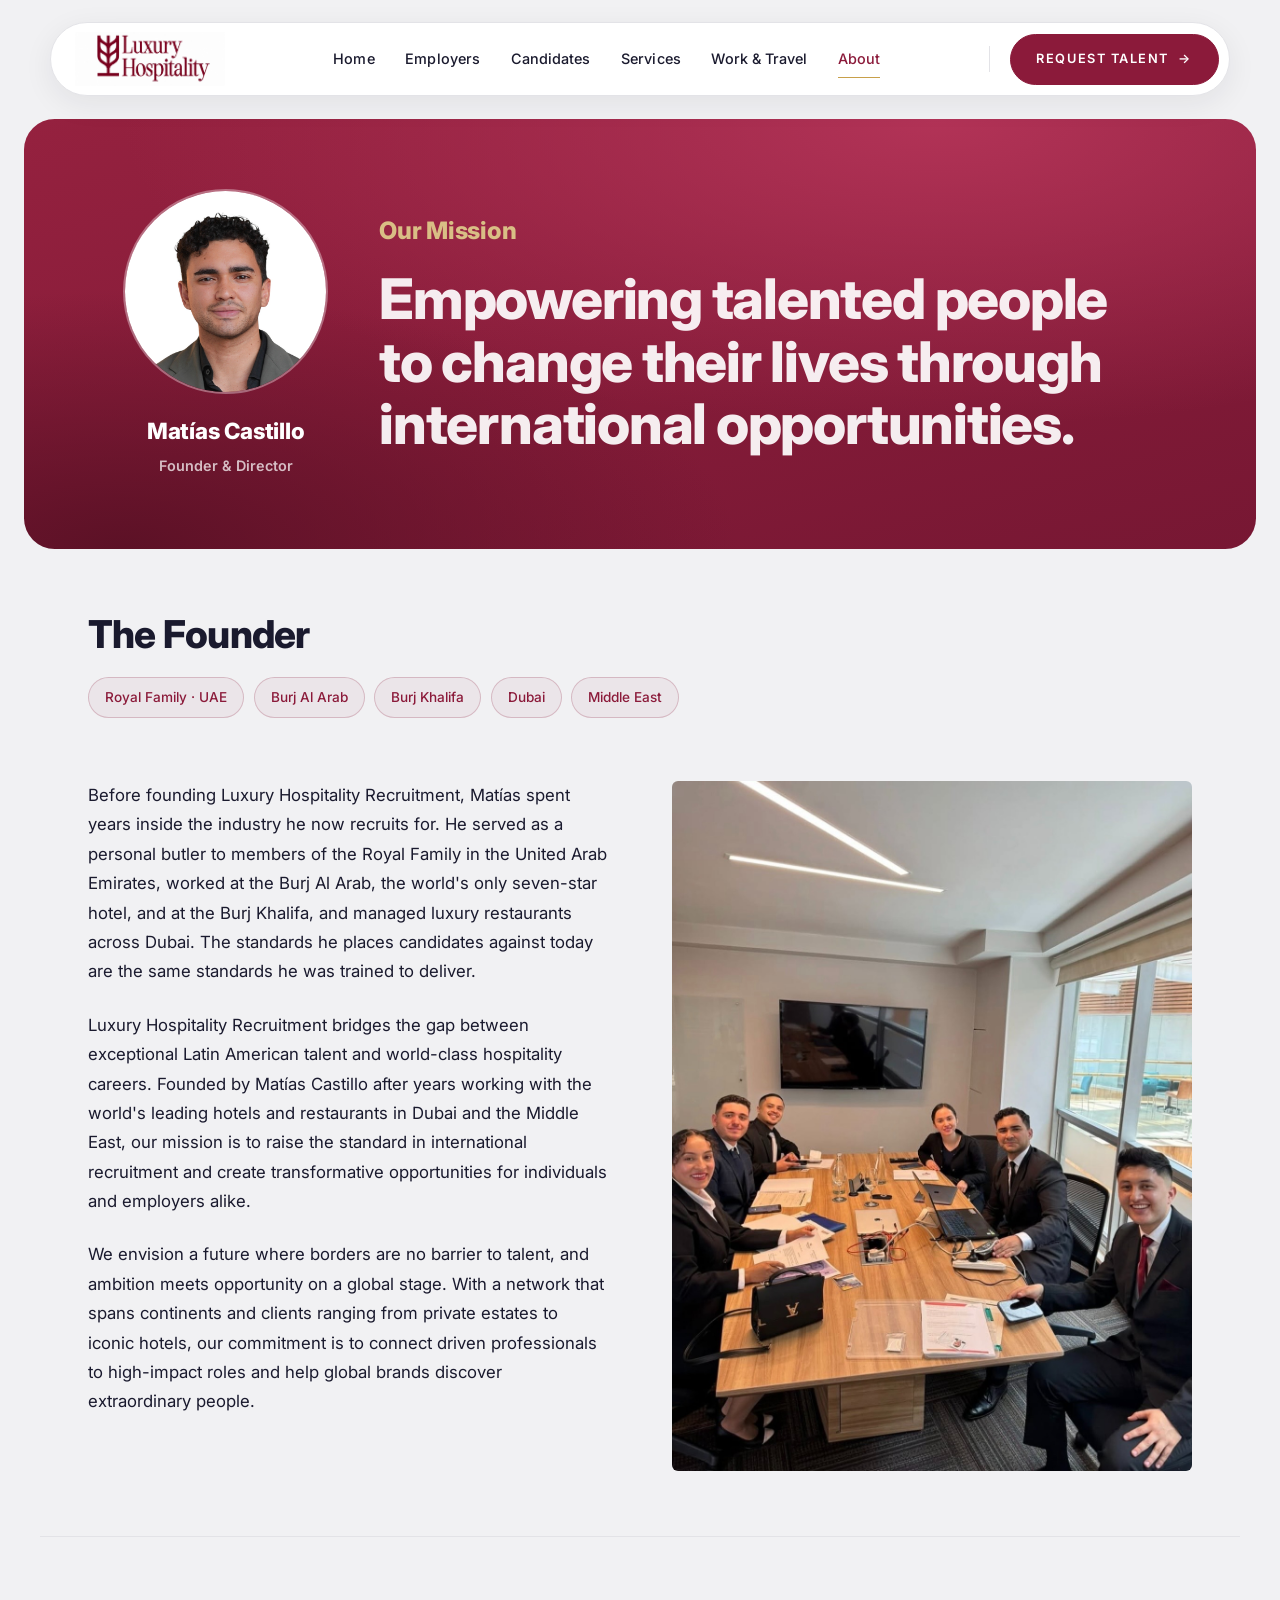
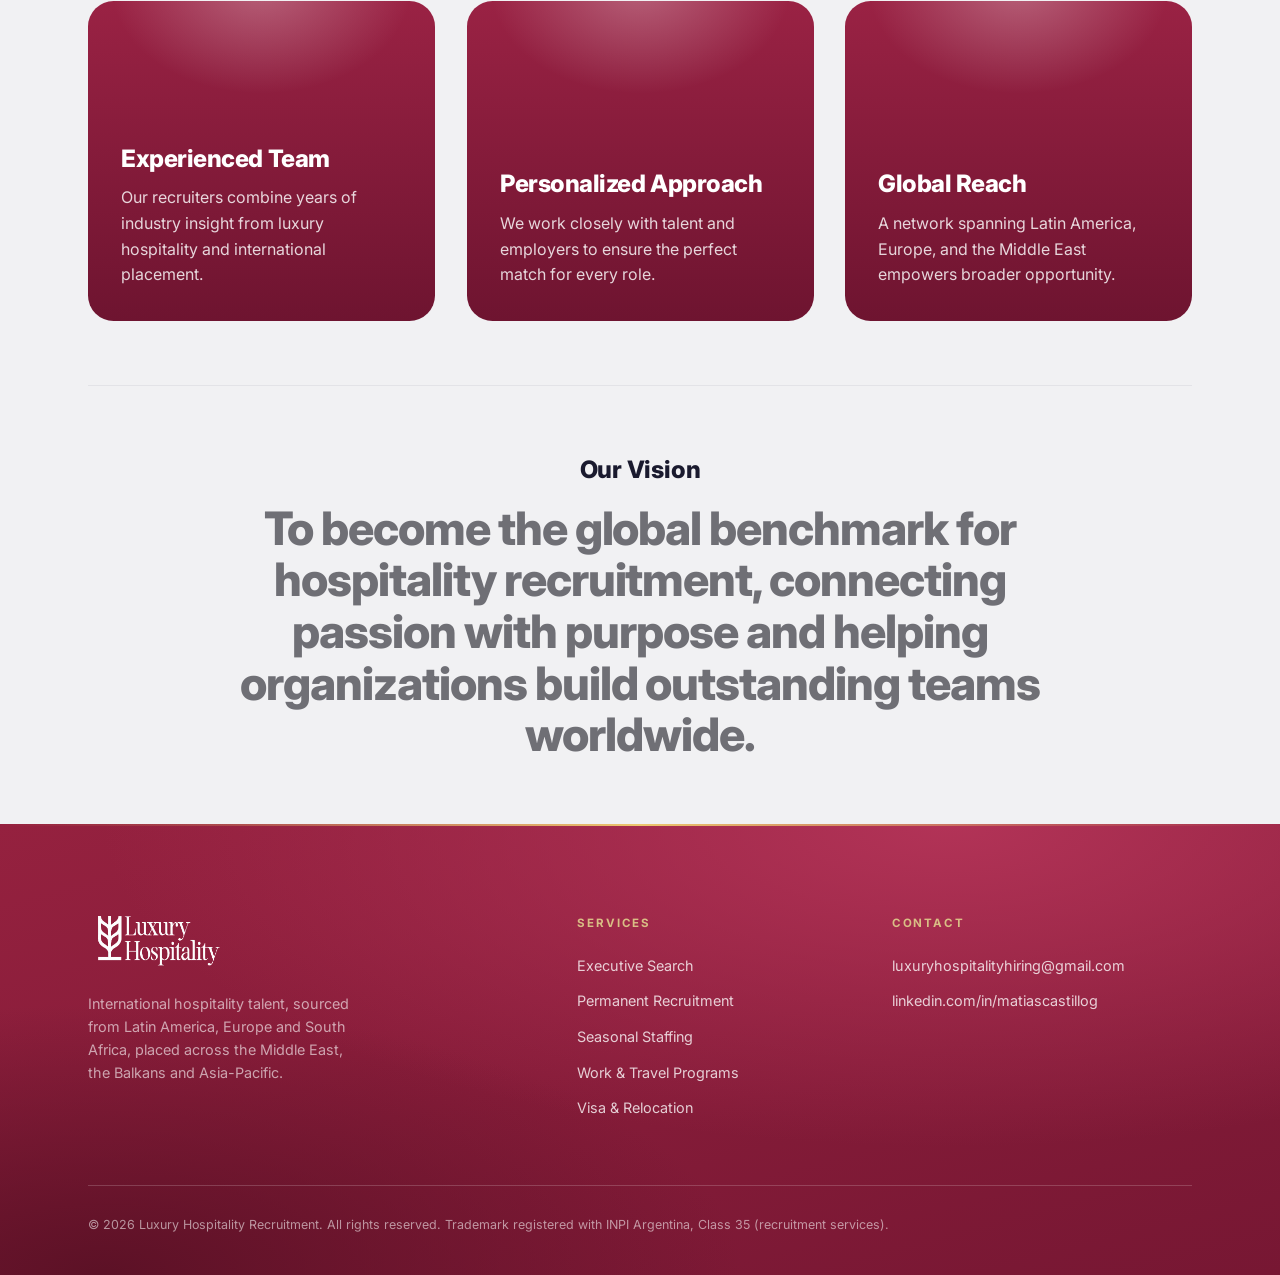
==== commit c319794b: "Candidates: embed Airtable application form, taller hero with home-style scrim; remove footer phone " ====
--- a/about.html
+++ b/about.html
@@ -134,7 +134,6 @@
           <h4>Contact</h4>
           <ul class="footer__contact">
             <li><a href="mailto:luxuryhospitalityhiring@gmail.com">luxuryhospitalityhiring@gmail.com</a></li>
-            <li><a href="tel:+971528130039">+971 52 8130 039</a></li>
             <li><a href="https://www.linkedin.com/in/matiascastillog" target="_blank" rel="noopener">linkedin.com/in/matiascastillog</a></li>
           </ul>
         </div>
--- a/styles.css
+++ b/styles.css
@@ -671,6 +671,14 @@
    Forms
    ============================================================ */
 .form-block { background: var(--paper); border: 1px solid var(--line); padding: clamp(1.75rem, 4vw, 3.5rem); }
+.airtable-card {
+  background: #fff;
+  border: 1px solid var(--line);
+  border-radius: clamp(16px, 2vw, 22px);
+  overflow: hidden;
+  box-shadow: 0 24px 60px rgba(0, 0, 0, .22);
+}
+.airtable-card .airtable-embed { width: 100%; }
 .form-grid {
   display: grid;
   gap: 1.5rem;
@@ -1217,6 +1225,8 @@
 }
 @media (max-width: 760px) {
   .photo-grid { grid-template-columns: repeat(2, 1fr); }
+  /* drop the 9th photo so the 2-column grid stays even (4 rows of 2) */
+  .photo-grid img:last-child { display: none; }
 }
 @media (prefers-reduced-motion: reduce) {
   .photo-grid img { transition: none; }
@@ -1346,7 +1356,7 @@
   position: relative;
   margin: 0 clamp(.75rem, 2vw, 1.5rem);
   border-radius: clamp(20px, 2.4vw, 34px);
-  min-height: clamp(400px, 50vh, 560px);
+  min-height: clamp(520px, 74vh, 780px);
   display: flex;
   align-items: center;
   justify-content: center;
@@ -1357,7 +1367,10 @@
 .cand-hero__scrim {
   position: absolute;
   inset: 0;
-  background: radial-gradient(62% 58% at 50% 40%, rgba(255,246,234,.55), rgba(255,246,234,0) 72%);
+  /* same gray wash as the home video hero */
+  background:
+    radial-gradient(82% 70% at 50% 44%, rgba(241,241,243,.48), transparent 80%),
+    linear-gradient(180deg, rgba(241,241,243,.74) 0%, rgba(241,241,243,.68) 42%, rgba(241,241,243,.82) 100%);
   pointer-events: none;
 }
 .cand-hero__inner { position: relative; z-index: 1; }
@@ -1370,7 +1383,7 @@
   letter-spacing: -0.025em;
   color: var(--charcoal);
   margin: 0;
-  text-shadow: 0 1px 22px rgba(255,250,242,.6);
+  text-shadow: 0 1px 22px rgba(241,241,243,.6);
 }
 .cand-hero__sub { margin-top: .15rem; }
 .cand-hero__cta { margin-top: clamp(1.5rem, 3vw, 2.25rem); }
@@ -1567,35 +1580,62 @@
    RESPONSIVE
    ============================================================ */
 @media (max-width: 940px) {
+  /* dropdown panel that drops below the pill */
+  .nav__inner { position: relative; }
   .nav__menu {
-    position: fixed;
-    inset: 0 0 0 auto;
-    width: min(82vw, 360px);
-    background: var(--burgundy);
+    position: absolute;
+    top: calc(100% + .55rem);
+    left: 0;
+    right: 0;
     flex-direction: column;
-    align-items: flex-start;
-    justify-content: center;
-    gap: 2rem;
-    padding: 2rem var(--pad);
-    transform: translateX(100%);
-    transition: transform .4s var(--ease);
-    box-shadow: -20px 0 60px rgba(0,0,0,.25);
+    align-items: stretch;
+    gap: .25rem;
+    background: var(--paper);
+    border: 1px solid var(--line);
+    border-radius: clamp(22px, 5vw, 30px);
+    padding: clamp(1rem, 3.5vw, 1.5rem);
+    box-shadow: 0 26px 60px rgba(26,26,46,.18);
+    transform: translateY(-12px);
+    opacity: 0;
+    visibility: hidden;
+    pointer-events: none;
+    transition: opacity .28s var(--ease), transform .28s var(--ease), visibility .28s;
   }
-  .nav__menu.is-open { transform: translateX(0); }
+  .nav__menu.is-open {
+    transform: translateY(0);
+    opacity: 1;
+    visibility: visible;
+    pointer-events: auto;
+  }
   .nav__links {
     flex-direction: column;
-    align-items: flex-start;
-    gap: 1.5rem;
+    align-items: stretch;
+    gap: .15rem;
     margin: 0;
   }
-  .nav__link { color: #fff; font-size: 1.15rem; }
-  .nav__link:hover { color: var(--gold-soft); }
-  .nav__link::after { background: var(--gold-soft); }
-  .nav__link[aria-current="page"] { color: #fff; }
-  .nav__right { flex-direction: column; align-items: flex-start; gap: 1.5rem; }
+  .nav__link {
+    color: var(--charcoal);
+    font-size: clamp(1.15rem, 4.2vw, 1.45rem);
+    font-weight: 600;
+    padding: clamp(.7rem, 2.6vw, 1rem) 1.1rem;
+    border-radius: clamp(12px, 3vw, 18px);
+    transition: background .25s var(--ease), color .25s var(--ease);
+  }
+  .nav__link::after { display: none; }
+  .nav__link:hover { color: var(--burgundy); background: rgba(139, 26, 58, .06); }
+  .nav__link[aria-current="page"] { color: var(--burgundy); background: rgba(139, 26, 58, .10); }
+  .nav__right {
+    flex-direction: column;
+    align-items: stretch;
+    gap: 0;
+    margin-top: .55rem;
+    padding-top: clamp(.9rem, 3vw, 1.2rem);
+    border-top: 1px solid var(--line);
+  }
   .nav__divider { display: none; }
-  .nav__toggle { display: flex; z-index: 110; }
-  .nav__toggle.is-open span { background: #fff; }
+  .nav__cta { width: 100%; justify-content: center; }
+  .nav__toggle { display: flex; z-index: 110; margin-left: auto; margin-right: .85rem; }
+  .nav__toggle.is-open span { background: var(--burgundy); }
   .nav__toggle.is-open span:nth-child(1) { transform: translateY(7px) rotate(45deg); }
   .nav__toggle.is-open span:nth-child(2) { opacity: 0; }
   .nav__toggle.is-open span:nth-child(3) { transform: translateY(-7px) rotate(-45deg); }
@@ -1626,7 +1666,9 @@
   .gallery__grid { grid-template-columns: 1fr; }
   .reach__lists { grid-template-columns: 1fr; }
   .value-cards { grid-template-columns: 1fr; }
-  .mission__layout { flex-direction: column; align-items: flex-start; gap: 1.5rem; }
+  /* mobile: mission text on top, centered photo + caption below it */
+  .mission__layout { flex-direction: column-reverse; align-items: stretch; gap: clamp(2rem, 6vw, 2.75rem); }
+  .mission__person { align-self: center; }
   .logo-grid { grid-template-columns: repeat(2, 1fr); }
   .programs { grid-template-columns: 1fr; }
   .cards { grid-template-columns: 1fr; }
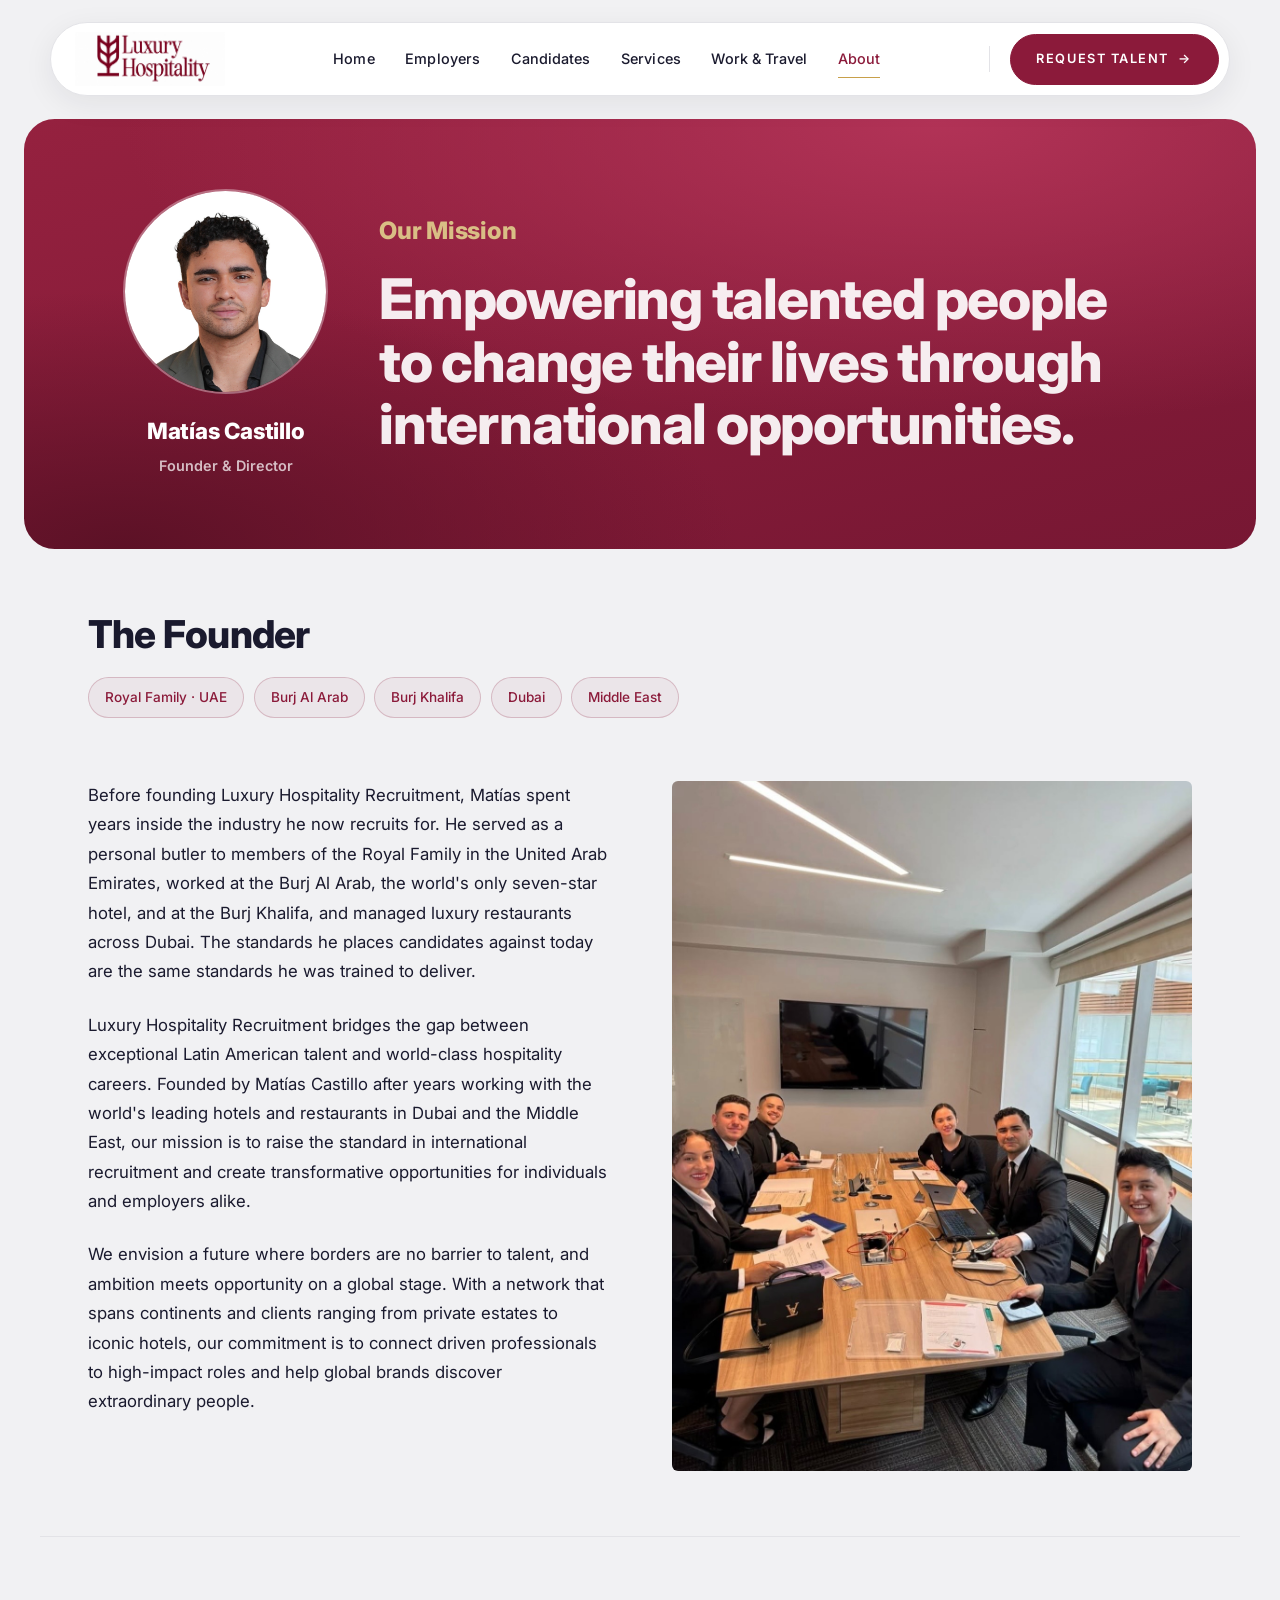
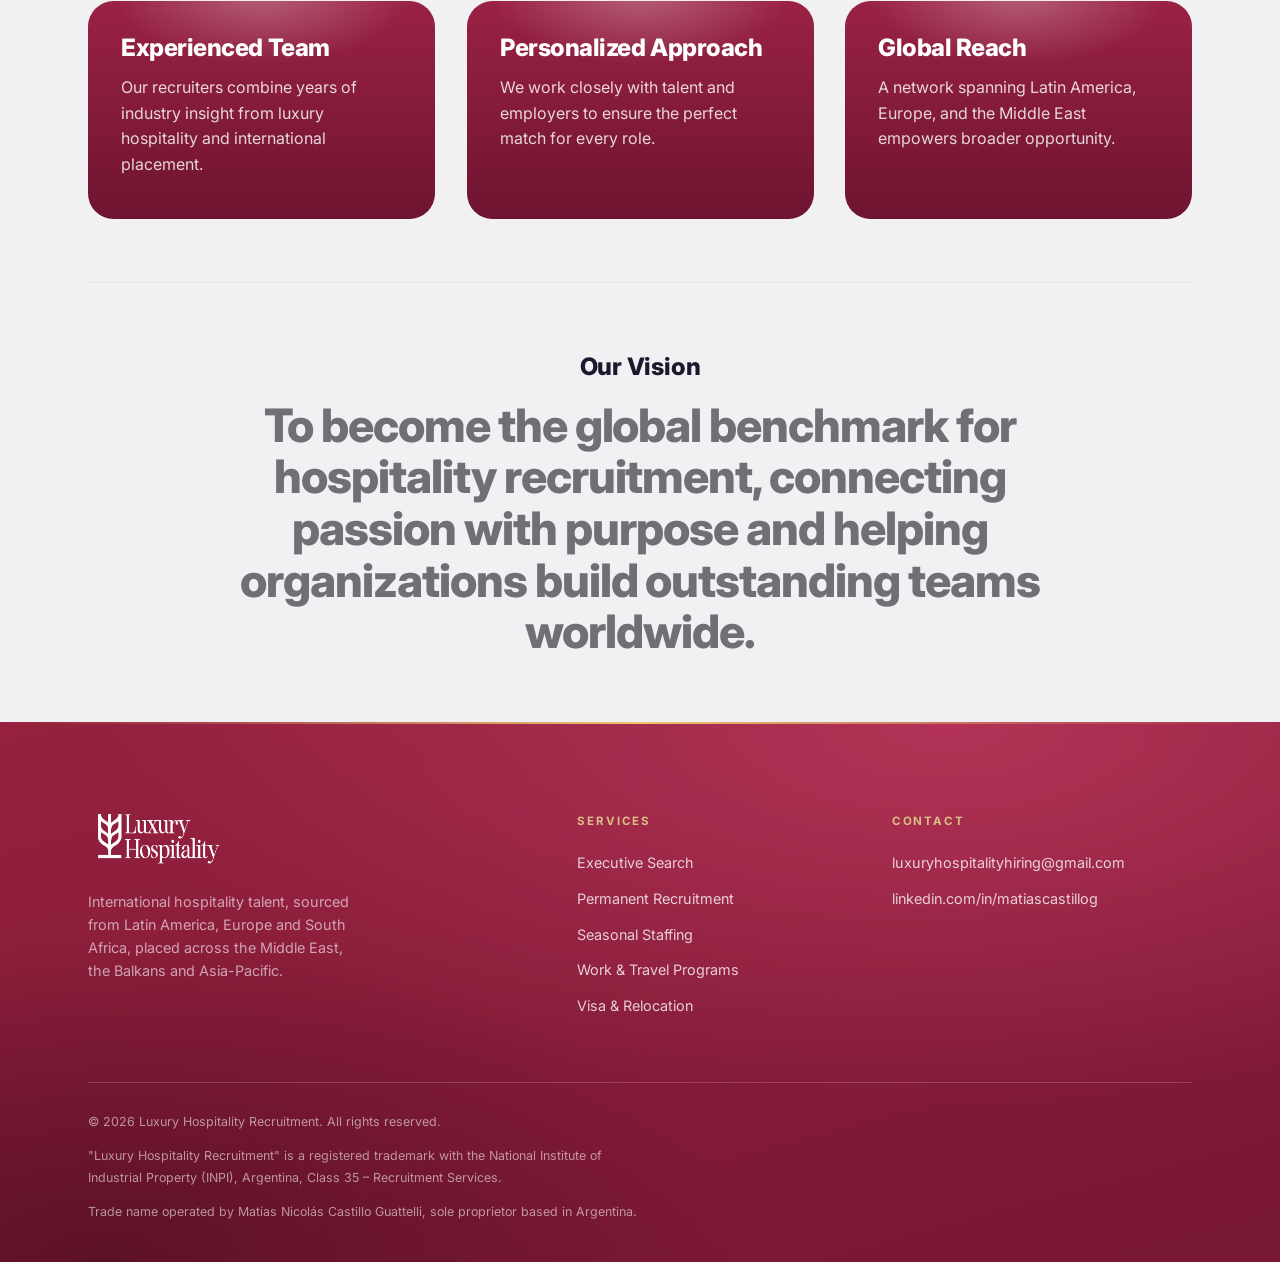
==== commit e14adcae: "Footer legal text; clean-URL local dev server; Work & Travel destination cards with images and step-" ====
--- a/about.html
+++ b/about.html
@@ -18,7 +18,7 @@
 
   <header class="nav">
     <div class="nav__inner">
-      <a class="brand" href="index.html" aria-label="Luxury Hospitality Recruitment, Home">
+      <a class="brand" href="/" aria-label="Luxury Hospitality Recruitment, Home">
         <img src="assets/brand/logo.jpeg" alt="Luxury Hospitality Recruitment" />
       </a>
       <button class="nav__toggle" aria-label="Open menu" aria-expanded="false" aria-controls="primary-nav">
@@ -26,16 +26,16 @@
       </button>
       <div class="nav__menu" id="primary-nav">
         <nav class="nav__links" aria-label="Primary">
-        <a class="nav__link" href="index.html">Home</a>
-        <a class="nav__link" href="employers.html">Employers</a>
-        <a class="nav__link" href="candidates.html">Candidates</a>
-        <a class="nav__link" href="services.html">Services</a>
-        <a class="nav__link" href="work-and-travel.html">Work &amp; Travel</a>
-        <a class="nav__link" href="about.html" aria-current="page">About</a>
+        <a class="nav__link" href="/">Home</a>
+        <a class="nav__link" href="/employers">Employers</a>
+        <a class="nav__link" href="/candidates">Candidates</a>
+        <a class="nav__link" href="/services">Services</a>
+        <a class="nav__link" href="/work-and-travel">Work &amp; Travel</a>
+        <a class="nav__link" href="/about" aria-current="page">About</a>
         </nav>
         <div class="nav__right">
           <span class="nav__divider" aria-hidden="true"></span>
-          <a class="btn nav__cta" href="employers.html#brief">Request Talent</a>
+          <a class="btn nav__cta" href="/employers#brief">Request Talent</a>
         </div>
       </div>
     </div>
@@ -138,7 +138,11 @@
           </ul>
         </div>
       </div>
-      <div class="footer__legal">&copy; <span data-year>2026</span> Luxury Hospitality Recruitment. All rights reserved. Trademark registered with INPI Argentina, Class 35 (recruitment services).</div>
+      <div class="footer__legal">
+        <p>&copy; <span data-year>2026</span> Luxury Hospitality Recruitment. All rights reserved.</p>
+        <p>"Luxury Hospitality Recruitment" is a registered trademark with the National Institute of Industrial Property (INPI), Argentina, Class 35 – Recruitment Services.</p>
+        <p>Trade name operated by Matías Nicolás Castillo Guattelli, sole proprietor based in Argentina.</p>
+      </div>
     </div>
   </footer>
 
--- a/styles.css
+++ b/styles.css
@@ -618,20 +618,53 @@
 .program {
   background: var(--paper);
   border: 1px solid var(--line);
-  padding: clamp(1.75rem, 2.6vw, 2.25rem);
+  border-radius: clamp(16px, 1.6vw, 22px);
+  overflow: hidden;
   display: flex;
   flex-direction: column;
-  transition: border-color .35s var(--ease), transform .35s var(--ease);
-}
-.program:hover { border-color: var(--gold); transform: translateY(-3px); }
+  transition: border-color .35s var(--ease), transform .35s var(--ease), box-shadow .35s var(--ease);
+}
+.program:hover { border-color: var(--gold); transform: translateY(-4px); box-shadow: 0 18px 44px rgba(26,26,46,.12); }
+.program__media { position: relative; aspect-ratio: 16 / 10; overflow: hidden; }
+.program__media img {
+  width: 100%;
+  height: 100%;
+  object-fit: cover;
+  display: block;
+  transition: transform .6s var(--ease);
+}
+.program:hover .program__media img { transform: scale(1.06); }
+.program__media::after {
+  content: "";
+  position: absolute;
+  inset: 0;
+  background: linear-gradient(to top, rgba(26,26,46,.7), rgba(26,26,46,0) 58%);
+}
+.program__body {
+  display: flex;
+  flex-direction: column;
+  flex: 1;
+  padding: clamp(1.5rem, 2.4vw, 2.1rem);
+}
 .program__country {
-  font-size: .7rem;
+  position: absolute;
+  left: clamp(1.1rem, 2.2vw, 1.5rem);
+  bottom: clamp(.9rem, 1.8vw, 1.2rem);
+  z-index: 1;
+  font-size: .72rem;
   font-weight: 700;
   letter-spacing: .2em;
   text-transform: uppercase;
-  color: var(--gold);
-}
-.program h3 { margin: .75rem 0 1.4rem; }
+  color: var(--gold-bright);
+}
+.program h3 {
+  font-family: var(--sans);
+  font-weight: 800;
+  font-size: clamp(1.25rem, 2vw, 1.6rem);
+  letter-spacing: -0.01em;
+  color: var(--charcoal);
+  margin: 0 0 1.4rem;
+}
 .program__specs { display: grid; gap: .85rem; margin-top: auto; }
 .spec {
   display: grid;
@@ -944,12 +977,12 @@
 }
 .value-card {
   position: relative;
-  min-height: clamp(240px, 27vw, 320px);
+  min-height: clamp(170px, 17vw, 220px);
   border-radius: clamp(16px, 2vw, 26px);
   padding: clamp(1.75rem, 2.6vw, 2.5rem);
   display: flex;
   flex-direction: column;
-  justify-content: flex-end;
+  justify-content: flex-start;
   overflow: hidden;
   /* spotlight glow from the top over a burgundy base */
   background:
@@ -1048,7 +1081,7 @@
    ============================================================ */
 .framed-top main { padding-top: calc(var(--nav-gap) * 2 + var(--nav-pill-h)); }
 .emp-hero {
-  margin: 0 clamp(.75rem, 2vw, 1.5rem) clamp(3.5rem, 7vw, 6rem);
+  margin: 0 clamp(.75rem, 2vw, 1.5rem) clamp(.5rem, 1.5vw, 1rem);
   background: var(--paper);
   border: 1px solid var(--line);
   border-radius: clamp(20px, 2.4vw, 34px);
@@ -1440,6 +1473,7 @@
   color: var(--gray);
   margin: 0 0 1.5rem;
 }
+.service-card__desc:last-child { margin-bottom: 0; }
 .service-card__label {
   font-family: var(--sans);
   font-weight: 700;
@@ -1561,6 +1595,8 @@
   line-height: 1.7;
   color: rgba(255,255,255,.55);
 }
+.footer__legal p { margin: 0; max-width: 70ch; }
+.footer__legal p + p { margin-top: .8rem; }
 
 /* ============================================================
    Scroll reveal
